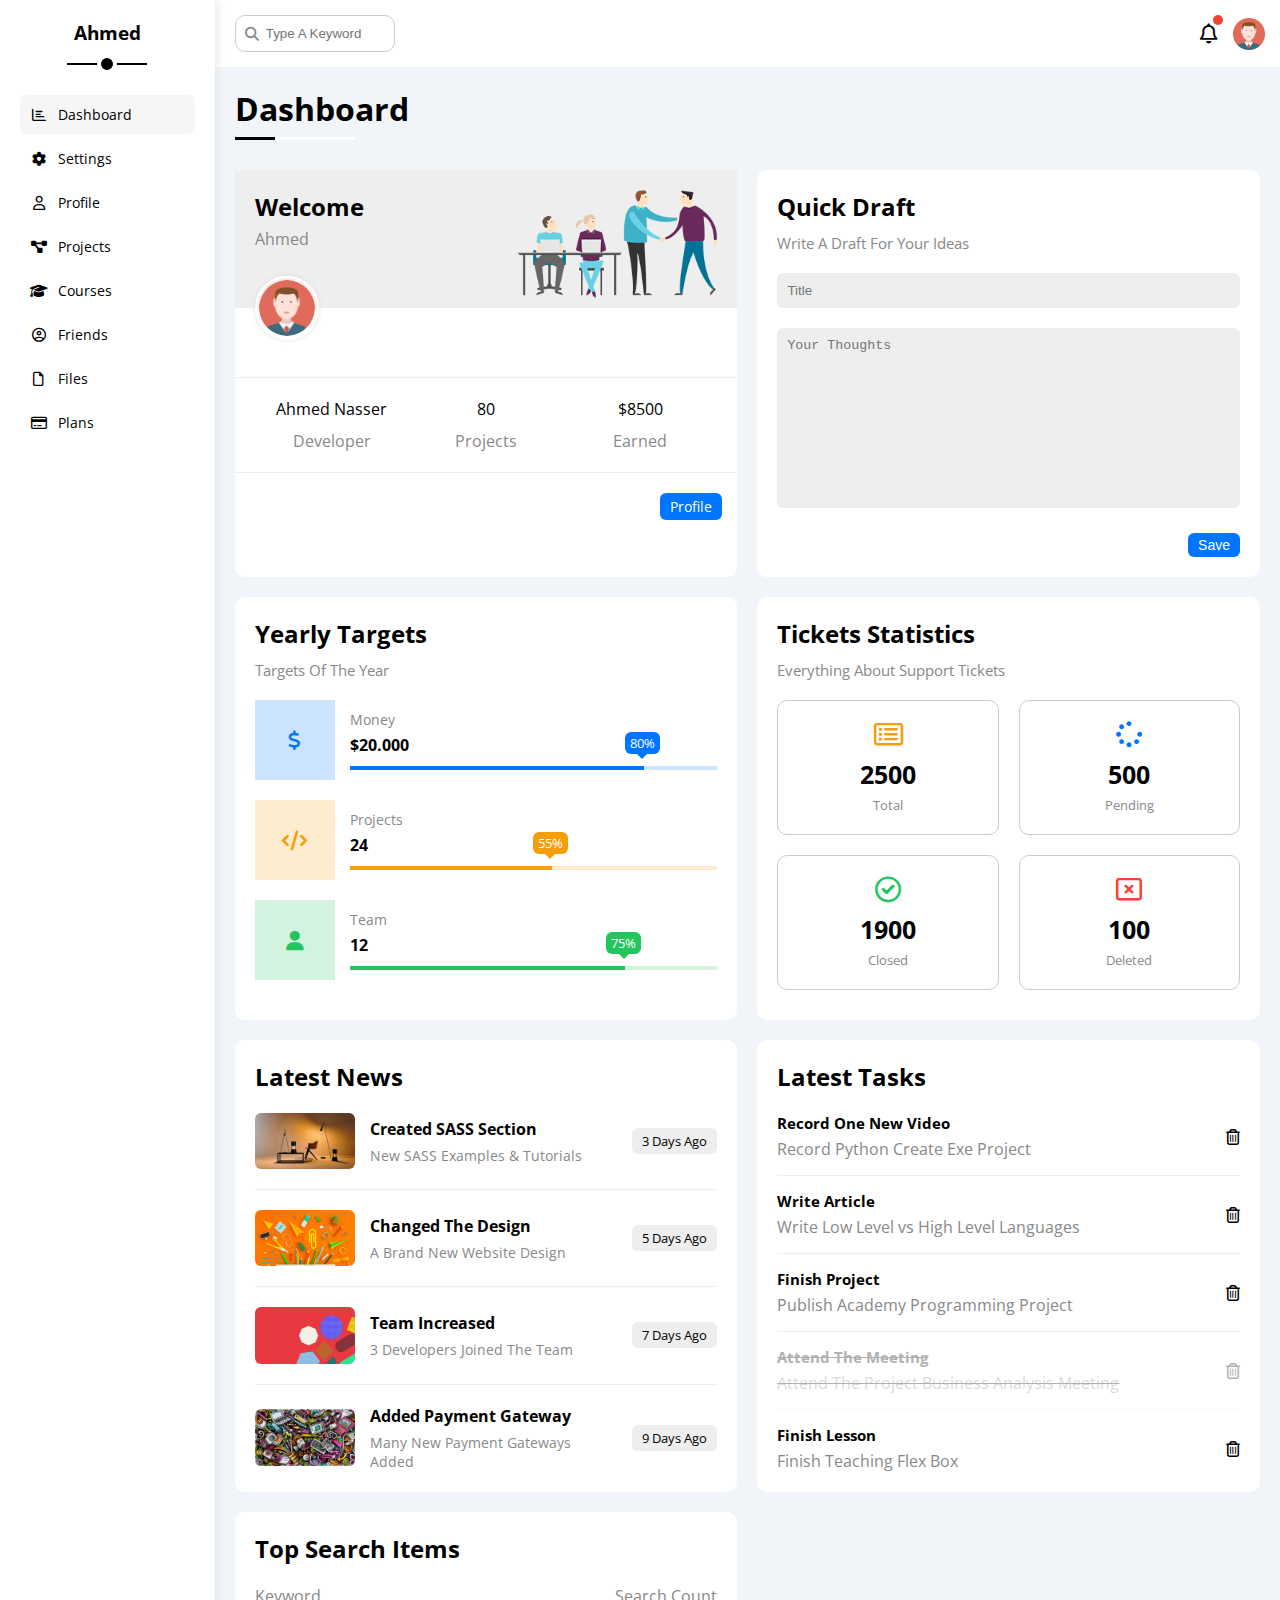
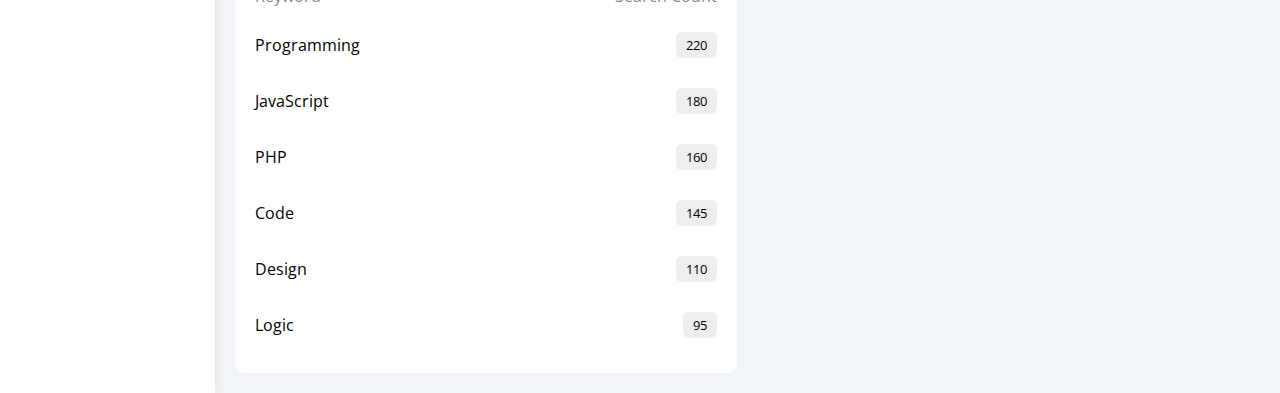
==== index.html @ a5776bd0 "Top Search Items section added" ====
<!DOCTYPE html>
<html lang="en">
  <head>
    <meta charset="UTF-8" />
    <meta http-equiv="X-UA-Compatible" content="IE=edge" />
    <meta name="viewport" content="width=device-width, initial-scale=1.0" />
    <title>Dashboard</title>
    <link rel="stylesheet" href="css/all.min.css" />
    <link rel="stylesheet" href="css/framework.css" />
    <link rel="stylesheet" href="css/master.css" />
    <link rel="preconnect" href="https://fonts.googleapis.com" />
    <link rel="preconnect" href="https://fonts.gstatic.com" crossorigin />
    <link
      href="https://fonts.googleapis.com/css2?family=Open+Sans:wght@300;500&display=swap"
      rel="stylesheet"
    />
  </head>
  <body>
    <div class="page flex">
      <div class="sidebar p-20 bg-white relative">
        <h3 class="txt-c relative">Ahmed</h3>
        <ul>
          <li>
            <a
              href="index.html"
              class="active p-10 c-black fs-14 flex align-items rad-6"
            >
              <i class="fa-regular fa-chart-bar fa-fw"></i>
              <span class="hide-mobile">Dashboard</span>
            </a>
          </li>
          <li>
            <a
              href="settings.html"
              class="p-10 c-black fs-14 flex align-items rad-6"
            >
              <i class="fa-solid fa-gear fa-fw"></i>
              <span class="hide-mobile">Settings</span>
            </a>
          </li>
          <li>
            <a
              href="profile.html"
              class="p-10 c-black fs-14 flex align-items rad-6"
            >
              <i class="fa-regular fa-user fa-fw"></i>
              <span class="hide-mobile">Profile</span>
            </a>
          </li>
          <li>
            <a
              href="projects.html"
              class="p-10 c-black fs-14 flex align-items rad-6"
            >
              <i class="fa-solid fa-diagram-project fa-fw"></i>
              <span class="hide-mobile">Projects</span>
            </a>
          </li>
          <li>
            <a
              href="courses.html"
              class="p-10 c-black fs-14 flex align-items rad-6"
            >
              <i class="fa-solid fa-graduation-cap fa-fw"></i>
              <span class="hide-mobile">Courses</span>
            </a>
          </li>
          <li>
            <a
              href="friends.html"
              class="p-10 c-black fs-14 flex align-items rad-6"
            >
              <i class="fa-regular fa-circle-user fa-fw"></i>
              <span class="hide-mobile">Friends</span>
            </a>
          </li>
          <li>
            <a
              href="files.html"
              class="p-10 c-black fs-14 flex align-items rad-6"
            >
              <i class="fa-regular fa-file fa-fw"></i>
              <span class="hide-mobile">Files</span>
            </a>
          </li>
          <li>
            <a
              href="plans.html"
              class="p-10 c-black fs-14 flex align-items rad-6"
            >
              <i class="fa-regular fa-credit-card fa-fw"></i>
              <span class="hide-mobile">Plans</span>
            </a>
          </li>
        </ul>
      </div>
      <div class="content w-full">
        <nav class="p-15 between-flex bg-white">
          <div class="search relative">
            <input
              class="p-10 rad-10"
              type="text"
              placeholder="Type A Keyword"
            />
          </div>
          <div class="icons flex align-items">
            <span class="relative notification">
              <i class="fa-regular fa-bell fa-lg"></i>
            </span>
            <img src="imgs\\avatar.png" alt="" />
          </div>
        </nav>
        <h1 class="relative">Dashboard</h1>
        <div class="wrapper grid gap-20 m-20">
          <div class="welcome rad-10 bg-white txt-c-mobile">
            <div class="intro bg-eee flex space-between p-20">
              <div>
                <h2>Welcome</h2>
                <p class="c-grey">Ahmed</p>
              </div>
              <img class="hide-mobile" src="imgs\\welcome.png" alt="" />
            </div>
            <img class="avatar" src="imgs\avatar.png" alt="" />
            <div class="body p-20 txt-c flex">
              <div>
                Ahmed Nasser
                <p class="c-grey mt-10">Developer</p>
              </div>
              <div>
                80
                <p class="c-grey mt-10">Projects</p>
              </div>
              <div>
                $8500
                <p class="c-grey mt-10">Earned</p>
              </div>
            </div>
            <a
              href="profile.html"
              class="visit btn-shape table bg-blue c-white fs-14"
              >Profile</a
            >
          </div>
          <div class="quick-draft p-20 rad-10 bg-white">
            <h2 class="mb-10">Quick Draft</h2>
            <p class="c-grey fs-15 mb-20">Write A Draft For Your Ideas</p>
            <form action="">
              <input
                type="text"
                placeholder="Title"
                class="p-10 bg-eee w-full rad-6 mb-20"
              />
              <textarea
                placeholder="Your Thoughts"
                class="bg-eee w-full p-10 rad-6 mb-20"
              ></textarea>
              <input
                type="submit"
                value="Save"
                class="btn-shape table bg-blue c-white fs-14"
              />
            </form>
          </div>
          <div class="targets p-20 rad-10 bg-white">
            <h2 class="mb-10">Yearly Targets</h2>
            <p class="c-grey fs-15 mb-20">Targets Of The Year</p>
            <div class="target mb-20 center-flex">
              <div class="icon center-flex">
                <i class="fa-solid fa-dollar-sign fa-lg c-blue"></i>
              </div>
              <div class="details">
                <p class="fs-14 c-grey">Money</p>
                <p class="mt-5 mb-10 fw-bold">$20.000</p>
                <div class="progress-handler relative w-full">
                  <span style="width: 80%">
                    <span class="c-white rad-6">80%</span></span
                  >
                </div>
              </div>
            </div>
            <div class="target mb-20 center-flex">
              <div class="icon center-flex">
                <i class="fa-solid fa-code fa-lg c-orange"></i>
              </div>
              <div class="details">
                <p class="fs-14 c-grey">Projects</p>
                <p class="mt-5 mb-10 fw-bold">24</p>
                <div class="progress-handler relative w-full">
                  <span style="width: 55%">
                    <span class="c-white rad-6">55%</span></span
                  >
                </div>
              </div>
            </div>
            <div class="target mb-20 center-flex">
              <div class="icon center-flex">
                <i class="fa-solid fa-user fa-lg c-green"></i>
              </div>
              <div class="details">
                <p class="fs-14 c-grey">Team</p>
                <p class="mt-5 mb-10 fw-bold">12</p>
                <div class="progress-handler relative w-full">
                  <span style="width: 75%">
                    <span class="c-white rad-6">75%</span></span
                  >
                </div>
              </div>
            </div>
          </div>
          <div class="tickets bg-white p-20 rad-10">
            <h2>Tickets Statistics</h2>
            <p class="c-grey fs-15 mb-20 mt-10">
              Everything About Support Tickets
            </p>
            <div class="tickets-container flex f-wrap gap-20 txt-c">
              <div class="box p-20 rad-10 fs-13 c-grey">
                <i
                  class="fa-regular fa-rectangle-list fa-2x mb-10 c-orange"
                ></i>
                <span class="block c-black fw-bold fs-25 mb-5">2500</span>
                <span>Total</span>
              </div>
              <div class="box p-20 rad-10 fs-13 c-grey">
                <i class="fa-solid fa-spinner fa-2x mb-10 c-blue"></i>
                <span class="block c-black fw-bold fs-25 mb-5">500</span>
                <span>Pending</span>
              </div>
              <div class="box p-20 rad-10 fs-13 c-grey">
                <i class="fa-regular fa-circle-check fa-2x mb-10 c-green"></i>
                <span class="block c-black fw-bold fs-25 mb-5">1900</span>
                <span>Closed</span>
              </div>
              <div class="box p-20 rad-10 fs-13 c-grey">
                <i class="fa-regular fa-rectangle-xmark fa-2x mb-10 c-red"></i>
                <span class="block c-black fw-bold fs-25 mb-5">100</span>
                <span>Deleted</span>
              </div>
            </div>
          </div>
          <div class="latest-news bg-white p-20 rad-10">
            <h2 class="mb-20 txt-c-mobile">Latest News</h2>
            <div
              class="news flex gap-15 align-items txt-c-mobile direction-mobile"
            >
              <img src="imgs\\news-01.png" alt="" class="rad-6" />
              <div class="info">
                <h3>Created SASS Section</h3>
                <p class="c-grey fs-14">New SASS Examples & Tutorials</p>
              </div>
              <div class="label btn-shape bg-eee fs-13">3 Days Ago</div>
            </div>
            <div
              class="news flex gap-15 align-items txt-c-mobile direction-mobile"
            >
              <img src="imgs\\news-02.png" alt="" class="rad-6" />
              <div class="info">
                <h3>Changed The Design</h3>
                <p class="c-grey fs-14">A Brand New Website Design</p>
              </div>
              <div class="label btn-shape bg-eee fs-13">5 Days Ago</div>
            </div>
            <div
              class="news flex gap-15 align-items txt-c-mobile direction-mobile"
            >
              <img src="imgs\\news-03.png" alt="" class="rad-6" />
              <div class="info">
                <h3>Team Increased</h3>
                <p class="c-grey fs-14">3 Developers Joined The Team</p>
              </div>
              <div class="label btn-shape bg-eee fs-13">7 Days Ago</div>
            </div>
            <div
              class="news flex gap-15 align-items txt-c-mobile direction-mobile"
            >
              <img src="imgs\\news-04.png" alt="" class="rad-6" />
              <div class="info">
                <h3>Added Payment Gateway</h3>
                <p class="c-grey fs-14">Many New Payment Gateways Added</p>
              </div>
              <div class="label btn-shape bg-eee fs-13">9 Days Ago</div>
            </div>
          </div>
          <div class="latest-tasks bg-white p-20 rad-10">
            <h2 class="mb-20">Latest Tasks</h2>
            <div class="task between-flex">
              <div class="info">
                <h3 class="mb-5 fs-15">Record One New Video</h3>
                <p class="c-grey">Record Python Create Exe Project</p>
              </div>
              <i class="fa-regular fa-trash-can"></i>
            </div>
            <div class="task between-flex">
              <div class="info">
                <h3 class="mb-5 fs-15">Write Article</h3>
                <p class="c-grey">Write Low Level vs High Level Languages</p>
              </div>
              <i class="fa-regular fa-trash-can"></i>
            </div>
            <div class="task between-flex">
              <div class="info">
                <h3 class="mb-5 fs-15">Finish Project</h3>
                <p class="c-grey">Publish Academy Programming Project</p>
              </div>
              <i class="fa-regular fa-trash-can"></i>
            </div>
            <div class="task between-flex">
              <div class="info">
                <h3 class="mb-5 fs-15">Attend The Meeting</h3>
                <p class="c-grey">
                  Attend The Project Business Analysis Meeting
                </p>
              </div>
              <i class="fa-regular fa-trash-can"></i>
            </div>
            <div class="task between-flex">
              <div class="info">
                <h3 class="mb-5 fs-15">Finish Lesson</h3>
                <p class="c-grey">Finish Teaching Flex Box</p>
              </div>
              <i class="fa-regular fa-trash-can"></i>
            </div>
          </div>
          <div class="top-search-items bg-white p-20 rad-10">
            <h2 class="mb-20">Top Search Items</h2>
            <div class="head c-grey between-flex mb-10">
              <div>Keyword</div>
              <div>Search Count</div>
            </div>
            <div class="item between-flex pb-15 pt-15">
              <div class="keyword">Programming</div>
              <div class="count bg-eee fs-13 btn-shape">220</div>
            </div>
            <div class="item between-flex pb-15 pt-15">
              <div class="keyword">JavaScript</div>
              <div class="count bg-eee fs-13 btn-shape">180</div>
            </div>
            <div class="item between-flex pb-15 pt-15">
              <div class="keyword">PHP</div>
              <div class="count bg-eee fs-13 btn-shape">160</div>
            </div>
            <div class="item between-flex pb-15 pt-15">
              <div class="keyword">Code</div>
              <div class="count bg-eee fs-13 btn-shape">145</div>
            </div>
            <div class="item between-flex pb-15 pt-15">
              <div class="keyword">Design</div>
              <div class="count bg-eee fs-13 btn-shape">110</div>
            </div>
            <div class="item between-flex pb-15 pt-15">
              <div class="keyword">Logic</div>
              <div class="count bg-eee fs-13 btn-shape">95</div>
            </div>
          </div>
        </div>
      </div>
    </div>
  </body>
</html>
---- css/framework.css ----
.p-20 {
  padding: 20px;
}
.p-10 {
  padding: 10px;
}
.p-15 {
  padding: 15px;
}
.m-20 {
  margin: 20px;
}
.m-10 {
  margin: 10px;
}
.mt-10 {
  margin-top: 10px;
}
.mt-15 {
  margin-top: 15px;
}
.mt-5 {
  margin-top: 5px;
}
.mb-5 {
  margin-bottom: 5px;
}
.mb-10 {
  margin-bottom: 10px;
}
.mb-15 {
  margin-bottom: 15px;
}
.mb-20 {
  margin-bottom: 20px;
}
.pb-15 {
  padding-bottom: 15px;
}
.pt-15 {
  padding-top: 15px;
}
.block {
  display: block;
}
.table {
  display: table;
}
.flex {
  display: flex;
}
.align-items {
  align-items: center;
}
.space-between {
  justify-content: space-between;
}
.between-flex {
  display: flex;
  align-items: center;
  justify-content: space-between;
}
.center-flex {
  display: flex;
  align-items: center;
  justify-content: center;
}
.f-wrap {
  flex-wrap: wrap;
}
.grid {
  display: grid;
}
.gap-20 {
  gap: 20px;
}
.gap-15 {
  gap: 15px;
}
.c-black {
  color: black;
}
.c-white {
  color: white;
}
.c-grey {
  color: var(--grey-color);
}
.c-blue {
  color: var(--blue-color);
}
.c-orange {
  color: var(--orange-color);
}
.c-green {
  color: var(--green-color);
}
.c-red {
  color: var(--red-color);
}
.bg-white {
  background-color: white;
}
.bg-eee {
  background-color: #eee;
}
.bg-blue {
  background-color: var(--blue-color);
}
.txt-c {
  text-align: center;
}
.fs-13 {
  font-size: 13px;
}
.fs-14 {
  font-size: 14px;
}
.fs-15 {
  font-size: 15px;
}
.fs-25 {
  font-size: 25px;
}
.fw-bold {
  font-weight: bold;
}
.relative {
  position: relative;
}
.rad-6 {
  border-radius: 6px;
}
.rad-10 {
  border-radius: 10px;
}
.w-full {
  width: 100%;
}
.btn-shape {
  padding: 4px 10px;
  border-radius: 6px;
}
@media (max-width: 767px) {
  .hide-mobile {
    display: none;
  }
}
@media (max-width: 767px) {
  .txt-c-mobile {
    text-align: center;
  }
}
@media (max-width: 767px) {
  .block-mobile {
    display: block;
  }
}
@media (max-width: 767px) {
  .direction-mobile {
    flex-direction: column;
  }
}
---- css/master.css ----
* {
  padding: 0;
  margin: 0;
  border: none;
  -moz-box-sizing: border-box;
  -webkit-box-sizing: border-box;
  box-sizing: border-box;
}
:root {
  --blue-color: #0075ff;
  --blue-alt-color: #0d69d5;
  --orange-color: #f59e0b;
  --green-color: #22c55e;
  --red-color: #f44336;
  --grey-color: #888;
}
html {
  scroll-behavior: smooth;
}
body {
  font-family: "Open Sans", sans-serif;
}
ul {
  list-style: none;
}
a {
  text-decoration: none;
}
*:focus {
  outline: none;
}
textarea {
  resize: none;
}
.page {
  background-color: #f1f5f9;
  min-height: 100vh;
}
.sidebar {
  width: 250px;
  box-shadow: 0 0 10px #ddd;
}
@media (max-width: 767px) {
  .sidebar {
    width: 58px;
    padding: 10px;
  }
}
.sidebar h3 {
  margin-bottom: 50px;
}

@media (max-width: 767px) {
  .sidebar h3 {
    font-size: 13px;
    margin-bottom: 15px;
  }
}
@media (min-width: 768px) {
  .sidebar h3::before,
  .sidebar h3::after {
    content: "";
    position: absolute;
    left: 50%;
    transform: translate(-50%);
    background-color: black;
  }
  .sidebar h3::before {
    width: 80px;
    height: 2px;
    bottom: -20px;
  }
  .sidebar h3::after {
    bottom: -29px;
    height: 12px;
    width: 12px;
    border-radius: 50%;
    border: 4px solid white;
  }
}
.sidebar ul li a {
  margin-bottom: 5px;
  transition: 0.3s;
}
.sidebar ul li a:hover,
.sidebar ul li a.active {
  background-color: #f6f6f6;
}

.sidebar ul li a i {
  margin-right: 10px;
}
@media (max-width: 767px) {
  .sidebar ul li a i {
    margin-right: 0;
  }
}
.content nav .search input {
  border: 1px solid #ccc;
  width: 160px;
  padding-left: 30px;
  margin-left: 5px;
}
.content nav .search::before {
  font-family: var(--fa-style-family-classic);
  content: "\f002";
  font-weight: 900;
  position: absolute;
  top: 50%;
  transform: translateY(-50%);
  left: 15px;
  color: var(--grey-color);
  font-size: 14px;
}
nav .notification::before {
  content: "";
  position: absolute;
  background-color: var(--red-color);
  top: -8px;
  right: -5px;
  width: 10px;
  height: 10px;
  border-radius: 50%;
}
nav .icons img {
  width: 32px;
  height: 32px;
  margin-left: 15px;
}
.content {
  overflow: hidden;
}
.content h1 {
  margin: 20px 20px 40px;
}
.content h1::before,
.content h1::after {
  content: "";
  position: absolute;
  height: 3px;
  bottom: -10px;
  left: 0;
}
.content h1::before {
  background-color: white;
  width: 120px;
}
.content h1::after {
  width: 40px;
  background-color: black;
}
.content .wrapper {
  grid-template-columns: repeat(auto-fill, minmax(450px, 1fr));
}
@media (max-width: 767px) {
  .content .wrapper {
    grid-template-columns: minmax(200px, 1fr);
    gap: 10px;
    margin: 20px 10px;
  }
}
.content .wrapper .welcome .intro div > p {
  margin-top: 5px;
  margin-bottom: 1em;
}
.content .wrapper .welcome .intro img {
  width: 200px;
  margin-bottom: -10px;
}
.welcome .avatar {
  width: 64px;
  height: 64px;
  border: 2px solid white;
  padding: 2px;
  box-shadow: 0 0 5px #ddd;
  border-radius: 50%;
  position: relative;
  top: -32px;
  left: 20px;
}
@media (max-width: 767px) {
  .welcome .avatar {
    left: 0;
  }
}
.welcome .body {
  margin-bottom: 20px;
  border-top: 1px solid #eee;
  border-bottom: 1px solid #eee;
}
.welcome .body div {
  flex: 1;
}
@media (max-width: 767px) {
  .welcome .body {
    flex-direction: column;
    gap: 20px;
  }
}
.welcome .visit {
  margin: 0 15px 15px auto;
  transition: 0.3s;
}
.welcome .visit:hover {
  background-color: var(--blue-alt-color);
}
.quick-draft textarea {
  min-height: 180px;
}
.quick-draft input[type="submit"] {
  margin-left: auto;
  cursor: pointer;
}
.quick-draft input[type="submit"]:hover {
  background-color: var(--blue-alt-color);
}
.targets .icon {
  width: 80px;
  height: 80px;
  margin-right: 15px;
}
.targets .target:first-of-type .icon,
.targets .target:first-of-type .progress-handler {
  background-color: rgb(0 117 255 / 20%);
}
.targets .target:nth-of-type(2) .icon,
.targets .target:nth-of-type(2) .progress-handler {
  background-color: rgb(245 158 11 / 20%);
}
.targets .target:last-of-type .icon,
.targets .target:last-of-type .progress-handler {
  background-color: rgb(34 197 94 / 20%);
}
.targets .details {
  flex: 1;
}
.targets .details .progress-handler {
  height: 4px;
}
.targets .details .progress-handler > span {
  height: 100%;
  top: 0;
  left: 0;
  position: absolute;
}
.targets .target:first-of-type .progress-handler > span,
.targets .target:first-of-type .progress-handler > span span,
.targets .target:last-of-type .progress-handler > span span::before {
  background-color: var(--blue-color);
}
.targets .target:nth-of-type(2) .progress-handler > span,
.targets .target:nth-of-type(2) .progress-handler > span span {
  background-color: var(--orange-color);
}
.targets .target:last-of-type .progress-handler > span,
.targets .target:last-of-type .progress-handler > span span {
  background-color: var(--green-color);
}
.targets .details .progress-handler > span span {
  position: absolute;
  bottom: 16px;
  right: -16px;
  padding: 2px 5px;
  font-size: 13px;
}

.targets .details .progress-handler > span span::before {
  content: "";
  position: absolute;
  bottom: -10px;
  left: 50%;
  transform: translate(-50%);
  border-style: solid;
  border-width: 5px;
}
.targets .target:first-of-type .progress-handler > span span::before {
  border-top-color: var(--blue-color);
}
.targets .target:nth-of-type(2) .progress-handler > span span::before {
  border-top-color: var(--orange-color);
}
.targets .target:last-of-type .progress-handler > span span::before {
  border-top-color: var(--green-color);
}
.tickets > p {
}
.tickets .box {
  border: 1px solid #ccc;
  width: calc(50% - 10px);
}
@media (max-width: 767px) {
  .tickets .box {
    width: 100%;
  }
}
.latest-news .news:not(:last-child) {
  border-bottom: 1px solid #eee;
  margin-bottom: 20px;
  padding-bottom: 20px;
}
@media (max-width: 767px) {
  .latest-news .news {
    gap: 0;
  }
}
.latest-news img {
  width: 100px;
}
@media (max-width: 767px) {
  .latest-news img {
    margin-bottom: 5px;
  }
}
.latest-news .info {
  flex: 1;
}
.latest-news .info h3 {
  margin: 0 0 6px;
  font-size: 16px;
}
@media (max-width: 767px) {
  .latest-news .news .label {
    margin-top: 10px;
  }
}
.latest-tasks .task:not(:last-child) {
  border-bottom: 1px solid #eee;
  margin-bottom: 15px;
  padding-bottom: 15px;
}
.latest-tasks .task:nth-last-of-type(2) {
  opacity: 0.3;
}
.latest-tasks .task:nth-last-of-type(2) .info {
  text-decoration: line-through;
}
.latest-tasks .task i {
  transition: 0.3s;
  cursor: pointer;
}
.latest-tasks .task i:hover {
  color: var(--red-color);
}
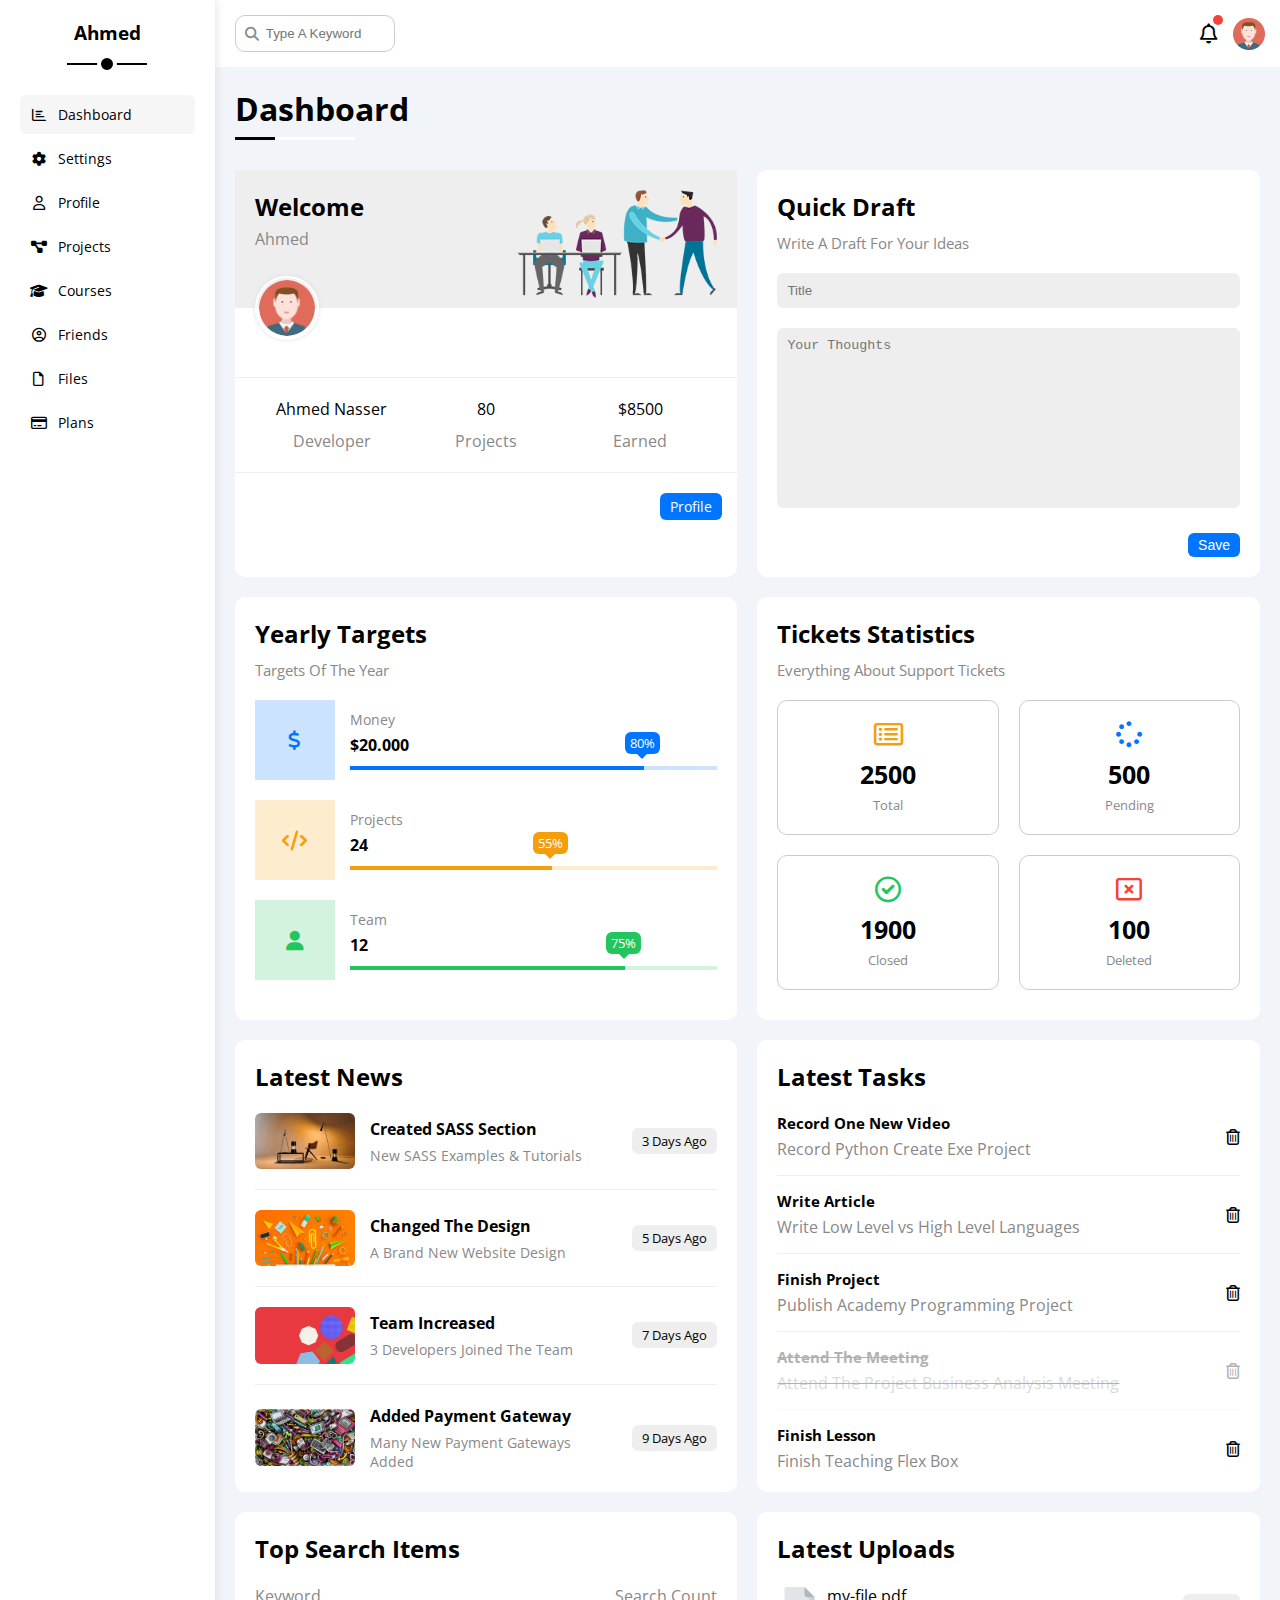
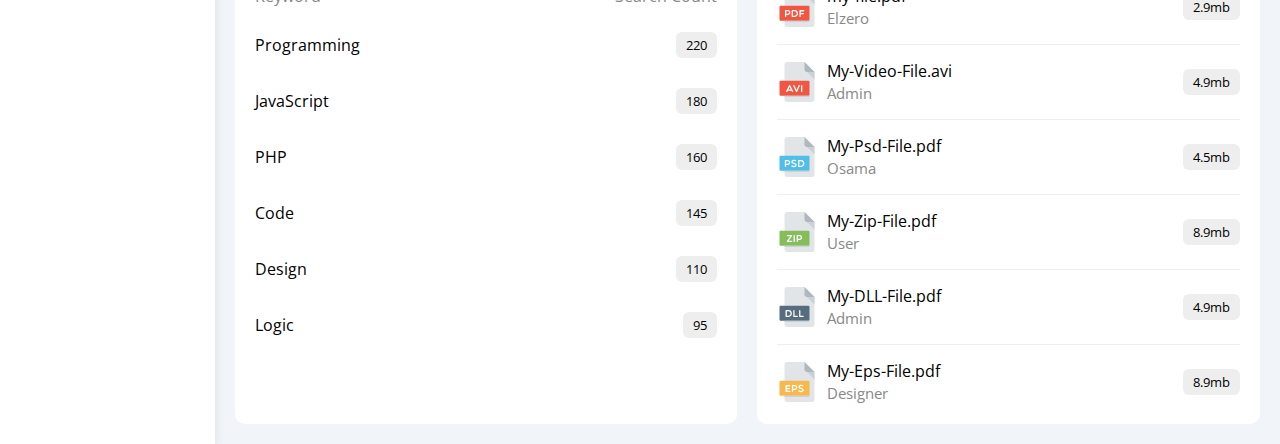
==== commit 5cd92105: "Latest Uploads section added" ====
--- a/index.html
+++ b/index.html
@@ -351,6 +351,69 @@
               <div class="count bg-eee fs-13 btn-shape">95</div>
             </div>
           </div>
+          <div class="latest-uploads bg-white p-20 rad-10">
+            <h2 class="mb-20">Latest Uploads</h2>
+            <div class="upload-item between-flex">
+              <div class="info flex align-items gap-10">
+                <img src="imgs/pdf.svg" alt="" />
+                <div>
+                  <p>my-file.pdf</p>
+                  <span class="c-grey fs-15">Elzero</span>
+                </div>
+              </div>
+              <div class="size btn-shape bg-eee fs-13">2.9mb</div>
+            </div>
+            <div class="upload-item between-flex">
+              <div class="info flex align-items gap-10">
+                <img src="imgs/avi.svg" alt="" />
+                <div>
+                  <p>My-Video-File.avi</p>
+                  <span class="c-grey fs-15">Admin</span>
+                </div>
+              </div>
+              <div class="size btn-shape bg-eee fs-13">4.9mb</div>
+            </div>
+            <div class="upload-item between-flex">
+              <div class="info flex align-items gap-10">
+                <img src="imgs/psd.svg" alt="" />
+                <div>
+                  <p>My-Psd-File.pdf</p>
+                  <span class="c-grey fs-15">Osama</span>
+                </div>
+              </div>
+              <div class="size btn-shape bg-eee fs-13">4.5mb</div>
+            </div>
+            <div class="upload-item between-flex">
+              <div class="info flex align-items gap-10">
+                <img src="imgs/zip.svg" alt="" />
+                <div>
+                  <p>My-Zip-File.pdf</p>
+                  <span class="c-grey fs-15">User</span>
+                </div>
+              </div>
+              <div class="size btn-shape bg-eee fs-13">8.9mb</div>
+            </div>
+            <div class="upload-item between-flex">
+              <div class="info flex align-items gap-10">
+                <img src="imgs/dll.svg" alt="" />
+                <div>
+                  <p>My-DLL-File.pdf</p>
+                  <span class="c-grey fs-15">Admin</span>
+                </div>
+              </div>
+              <div class="size btn-shape bg-eee fs-13">4.9mb</div>
+            </div>
+            <div class="upload-item between-flex">
+              <div class="info flex align-items gap-10">
+                <img src="imgs/eps.svg" alt="" />
+                <div>
+                  <p>My-Eps-File.pdf</p>
+                  <span class="c-grey fs-15">Designer</span>
+                </div>
+              </div>
+              <div class="size btn-shape bg-eee fs-13">8.9mb</div>
+            </div>
+          </div>
         </div>
       </div>
     </div>
--- a/css/framework.css
+++ b/css/framework.css
@@ -76,6 +76,9 @@
 }
 .gap-15 {
   gap: 15px;
+}
+.gap-10 {
+  gap: 10px;
 }
 .c-black {
   color: black;
--- a/css/master.css
+++ b/css/master.css
@@ -341,3 +341,11 @@
 .latest-tasks .task i:hover {
   color: var(--red-color);
 }
+.latest-uploads .upload-item:not(:last-child) {
+  border-bottom: 1px solid #eee;
+  margin-bottom: 15px;
+  padding-bottom: 15px;
+}
+.latest-uploads .upload-item .info img {
+  width: 40px;
+}
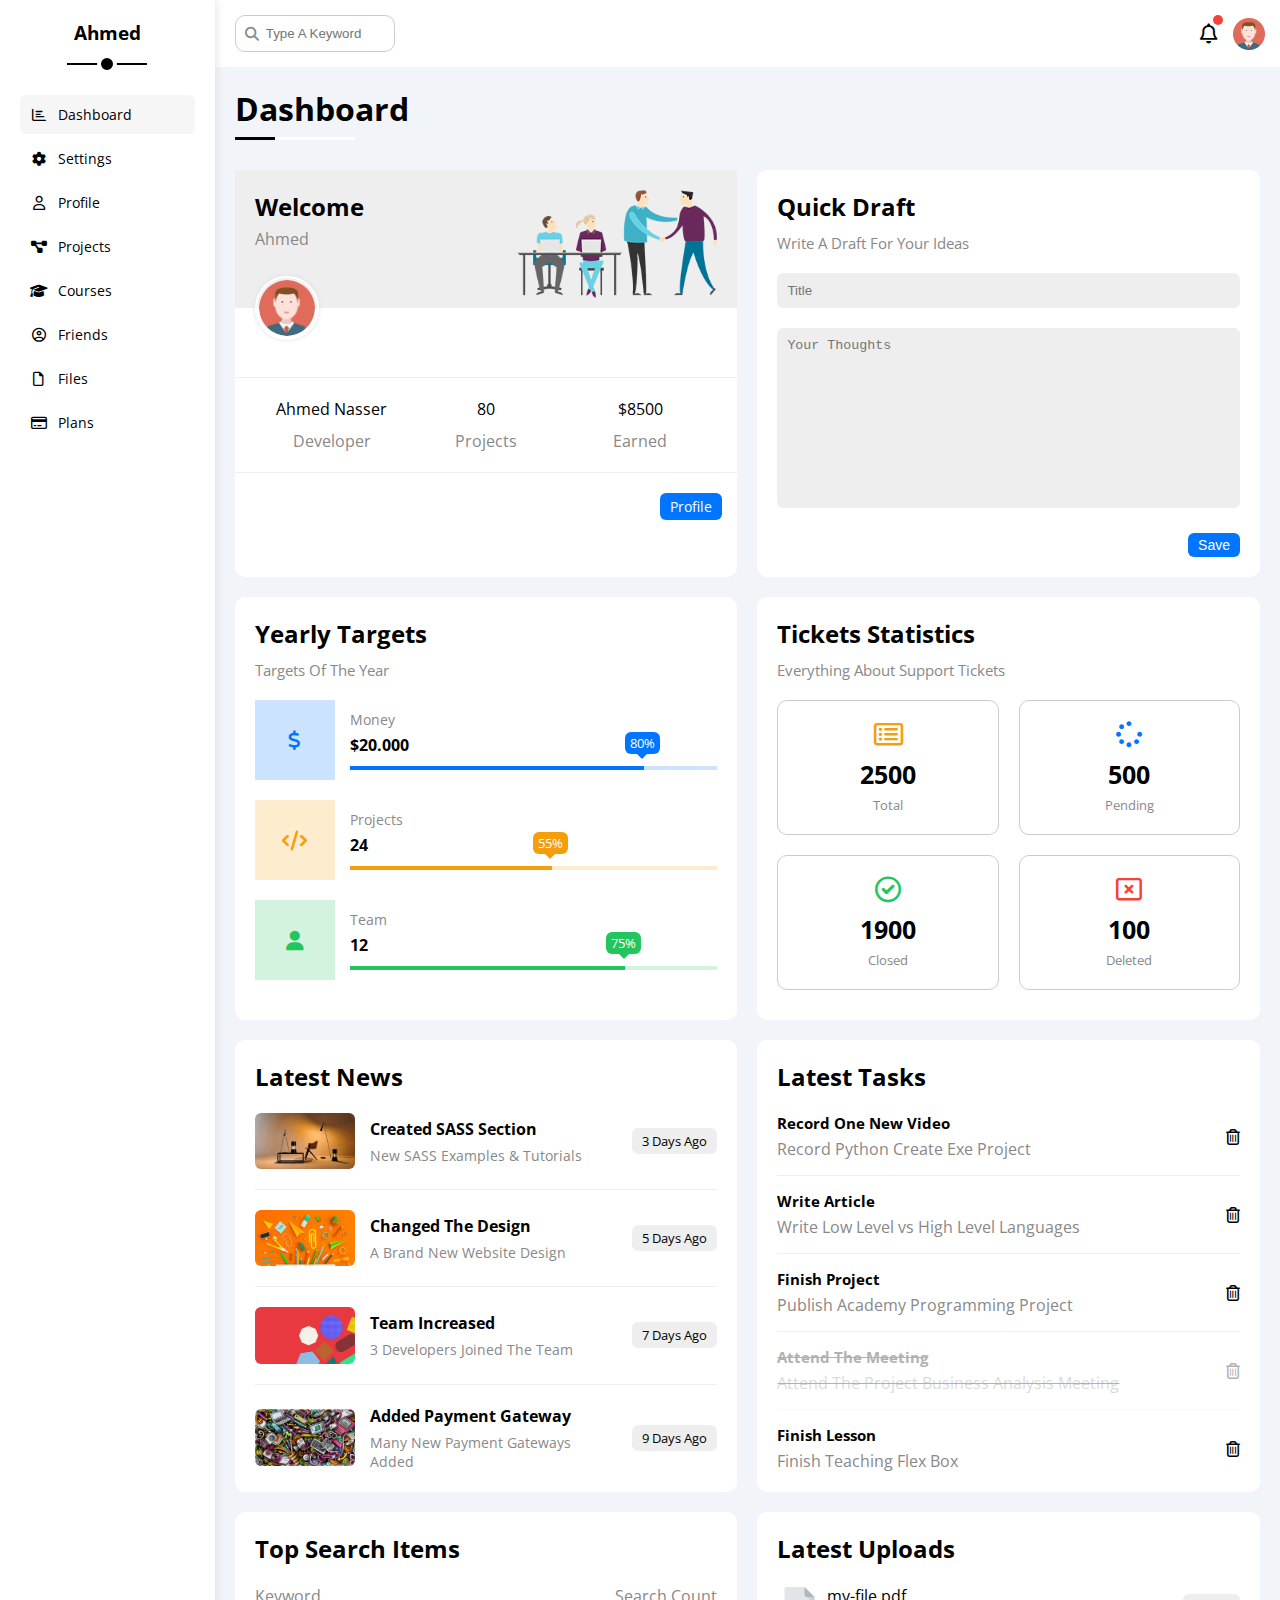
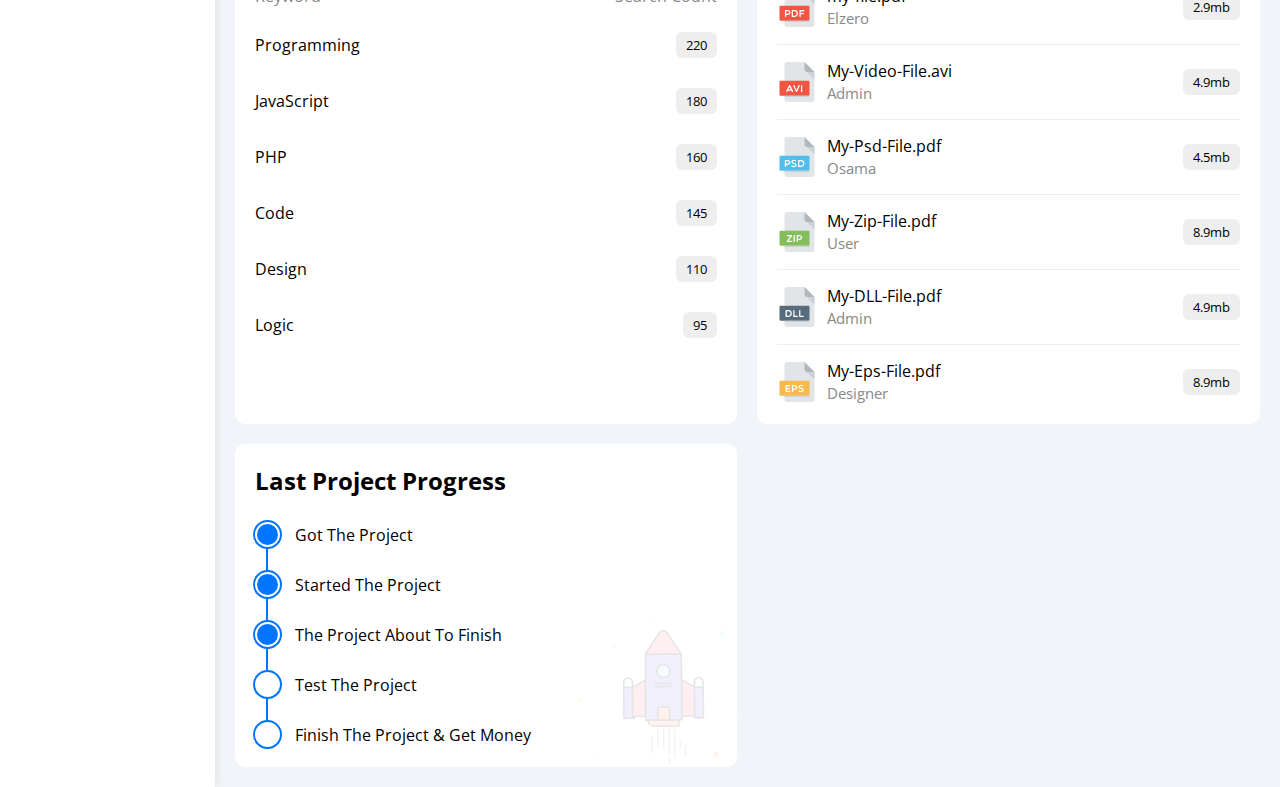
==== commit 4e461d15: "last project section added" ====
--- a/index.html
+++ b/index.html
@@ -414,6 +414,32 @@
               <div class="size btn-shape bg-eee fs-13">8.9mb</div>
             </div>
           </div>
+          <div class="last-project bg-white rad-10 p-20 relative">
+            <h2 class="mb-20">Last Project Progress</h2>
+            <ul class="relative">
+              <li class="flex gap-15 align-items mt-25">
+                <div class="circle"></div>
+                Got The Project
+              </li>
+              <li class="flex gap-15 align-items mt-25">
+                <div class="circle"></div>
+                Started The Project
+              </li>
+              <li class="flex gap-15 align-items mt-25">
+                <div class="circle"></div>
+                The Project About To Finish
+              </li>
+              <li class="flex gap-15 align-items mt-25">
+                <div class="circle"></div>
+                Test The Project
+              </li>
+              <li class="flex gap-15 align-items mt-25">
+                <div class="circle"></div>
+                Finish The Project & Get Money
+              </li>
+            </ul>
+            <img src="imgs\project.png" alt="" class="hide-mobile" />
+          </div>
         </div>
       </div>
     </div>
--- a/css/framework.css
+++ b/css/framework.css
@@ -21,6 +21,9 @@
 }
 .mt-5 {
   margin-top: 5px;
+}
+.mt-25 {
+  margin-top: 25px;
 }
 .mb-5 {
   margin-bottom: 5px;
--- a/css/master.css
+++ b/css/master.css
@@ -349,3 +349,42 @@
 .latest-uploads .upload-item .info img {
   width: 40px;
 }
+.last-project ul::before {
+  content: "";
+  position: absolute;
+  left: 11.5px;
+  width: 2px;
+  height: 100%;
+  background-color: var(--blue-color);
+}
+.last-project ul li .circle {
+  border-radius: 50%;
+  width: 25px;
+  height: 25px;
+  border: 2px solid white;
+  outline: 2px solid var(--blue-color);
+  background-color: var(--blue-color);
+  z-index: 1;
+}
+.last-project ul li:last-child .circle,
+.last-project ul li:nth-last-child(2) .circle {
+  background-color: white;
+}
+.last-project ul li:nth-last-child(2) .circle {
+  animation: change-background 0.8s infinite alternate;
+}
+.last-project img {
+  position: absolute;
+  bottom: 0;
+  right: 0;
+  opacity: 0.1;
+  width: 160px;
+}
+@keyframes change-background {
+  from {
+    background-color: var(--blue-color);
+  }
+  to {
+    background-color: white;
+  }
+}
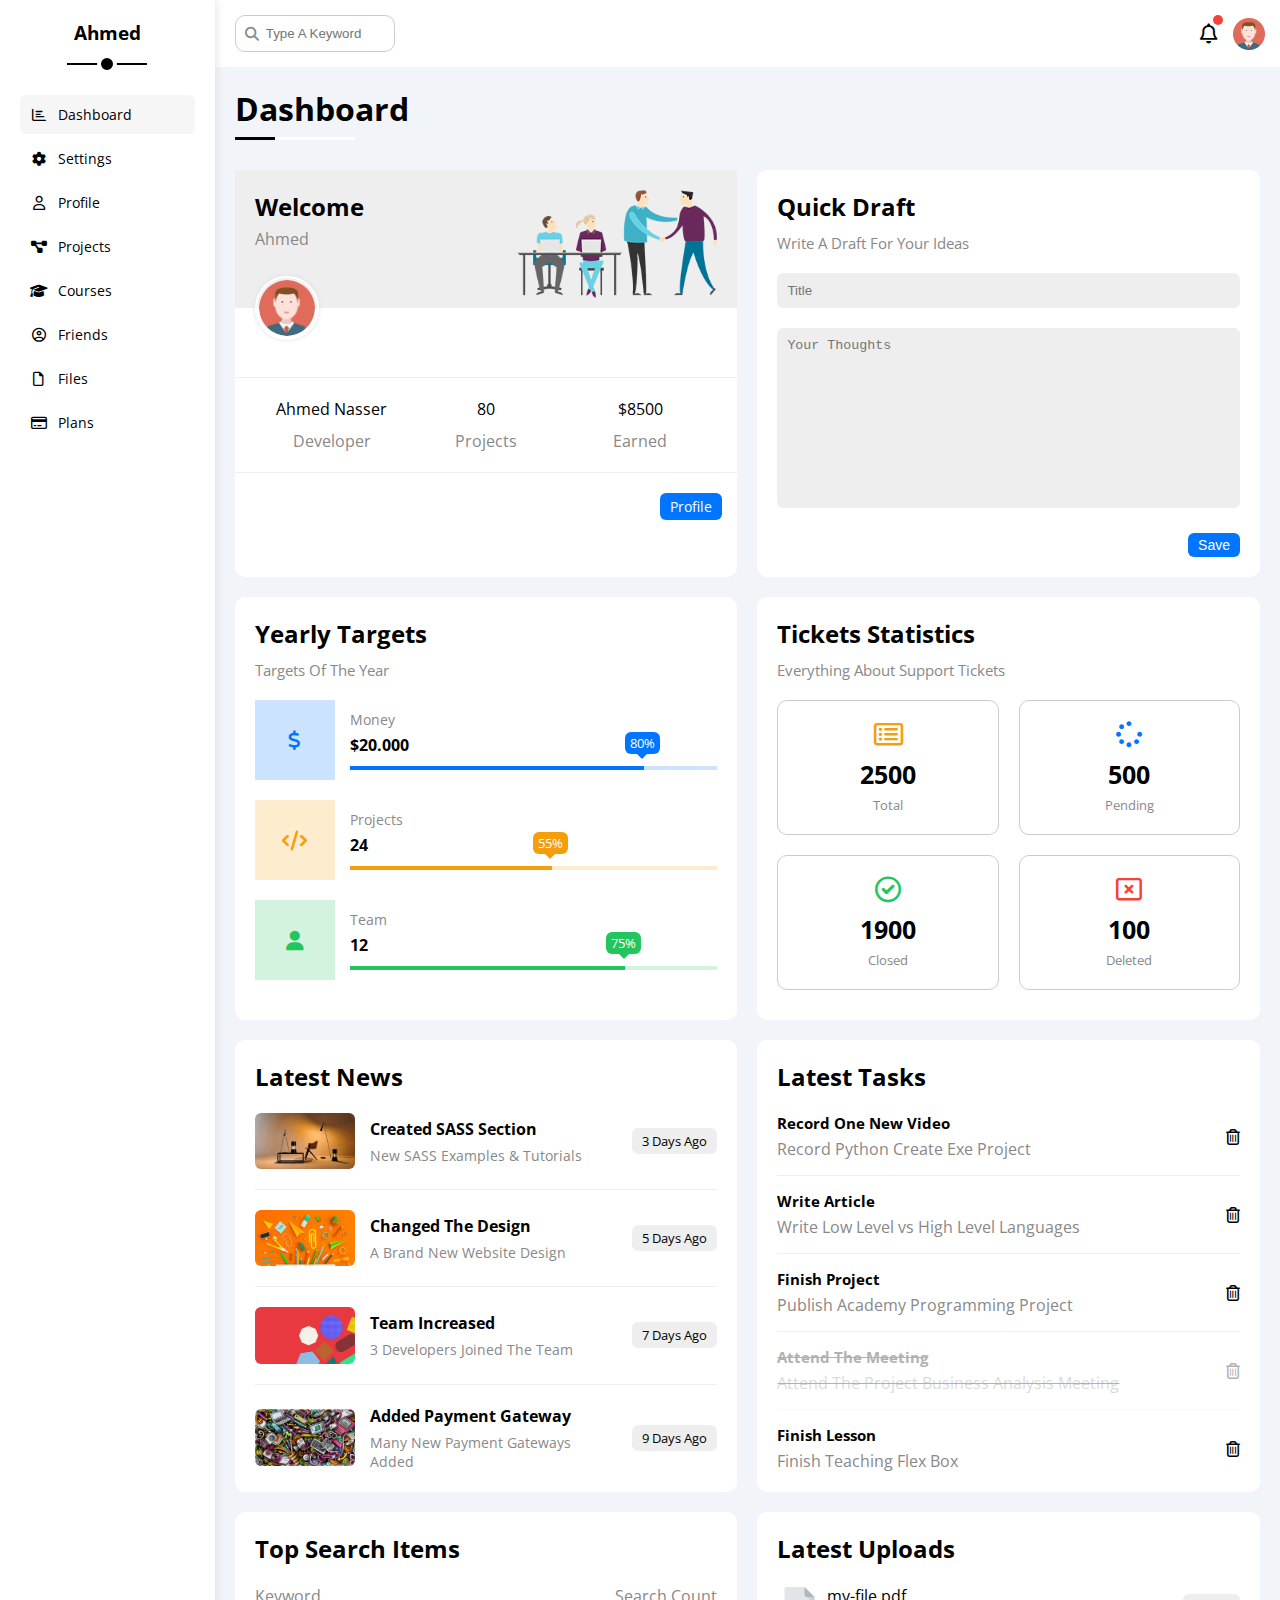
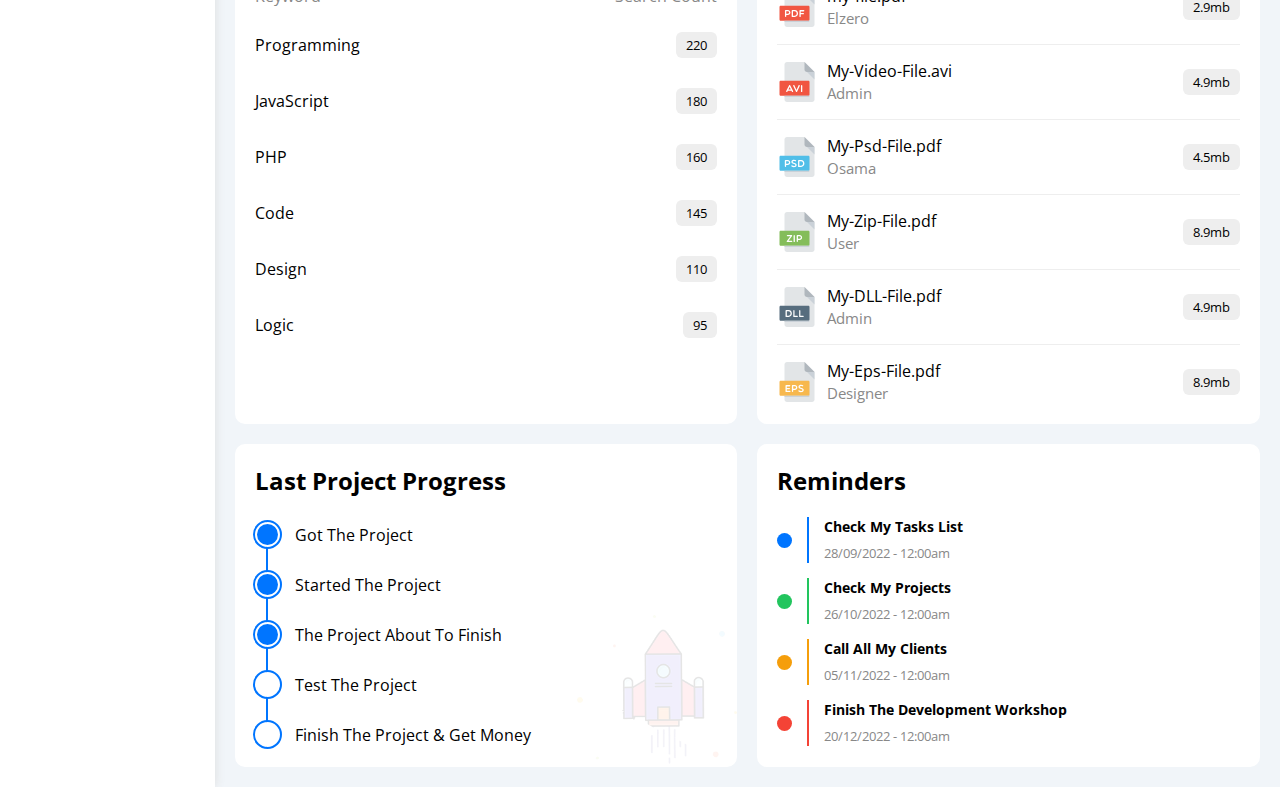
==== commit 121d21ad: "remainders section added" ====
--- a/index.html
+++ b/index.html
@@ -440,6 +440,39 @@
             </ul>
             <img src="imgs\project.png" alt="" class="hide-mobile" />
           </div>
+          <div class="remainders bg-white p-20 rad-10">
+            <h2 class="mb-20">Reminders</h2>
+            <div class="remainder flex align-items mt-15">
+              <div class="circle rad-half bg-blue"></div>
+              <div class="info blue pl-15">
+                <p class="mb-5 fw-bold fs-14">Check My Tasks List</p>
+                <span class="c-grey fs-13">28/09/2022 - 12:00am</span>
+              </div>
+            </div>
+            <div class="remainder flex align-items mt-15">
+              <div class="circle rad-half bg-green"></div>
+              <div class="info green pl-15">
+                <p class="mb-5 fw-bold fs-14">Check My Projects</p>
+                <span class="c-grey fs-13">26/10/2022 - 12:00am</span>
+              </div>
+            </div>
+            <div class="remainder flex align-items mt-15">
+              <div class="circle rad-half bg-orange"></div>
+              <div class="info orange pl-15">
+                <p class="mb-5 fw-bold fs-14">Call All My Clients</p>
+                <span class="c-grey fs-13">05/11/2022 - 12:00am</span>
+              </div>
+            </div>
+            <div class="remainder flex align-items mt-15">
+              <div class="circle rad-half bg-red"></div>
+              <div class="info red pl-15">
+                <p class="mb-5 fw-bold fs-14">
+                  Finish The Development Workshop
+                </p>
+                <span class="c-grey fs-13">20/12/2022 - 12:00am</span>
+              </div>
+            </div>
+          </div>
         </div>
       </div>
     </div>
--- a/css/framework.css
+++ b/css/framework.css
@@ -42,6 +42,9 @@
 }
 .pt-15 {
   padding-top: 15px;
+}
+.pl-15 {
+  padding-left: 15px;
 }
 .block {
   display: block;
@@ -113,6 +116,15 @@
 .bg-blue {
   background-color: var(--blue-color);
 }
+.bg-orange {
+  background-color: var(--orange-color);
+}
+.bg-green {
+  background-color: var(--green-color);
+}
+.bg-red {
+  background-color: var(--red-color);
+}
 .txt-c {
   text-align: center;
 }
@@ -139,6 +151,9 @@
 }
 .rad-10 {
   border-radius: 10px;
+}
+.rad-half {
+  border-radius: 50%;
 }
 .w-full {
   width: 100%;
--- a/css/master.css
+++ b/css/master.css
@@ -388,3 +388,20 @@
     background-color: white;
   }
 }
+.remainders .remainder .circle {
+  width: 15px;
+  height: 15px;
+  margin-right: 15px;
+}
+.remainders .remainder .blue {
+  border-left: 2px solid var(--blue-color);
+}
+.remainders .remainder .green {
+  border-left: 2px solid var(--green-color);
+}
+.remainders .remainder .orange {
+  border-left: 2px solid var(--orange-color);
+}
+.remainders .remainder .red {
+  border-left: 2px solid var(--red-color);
+}
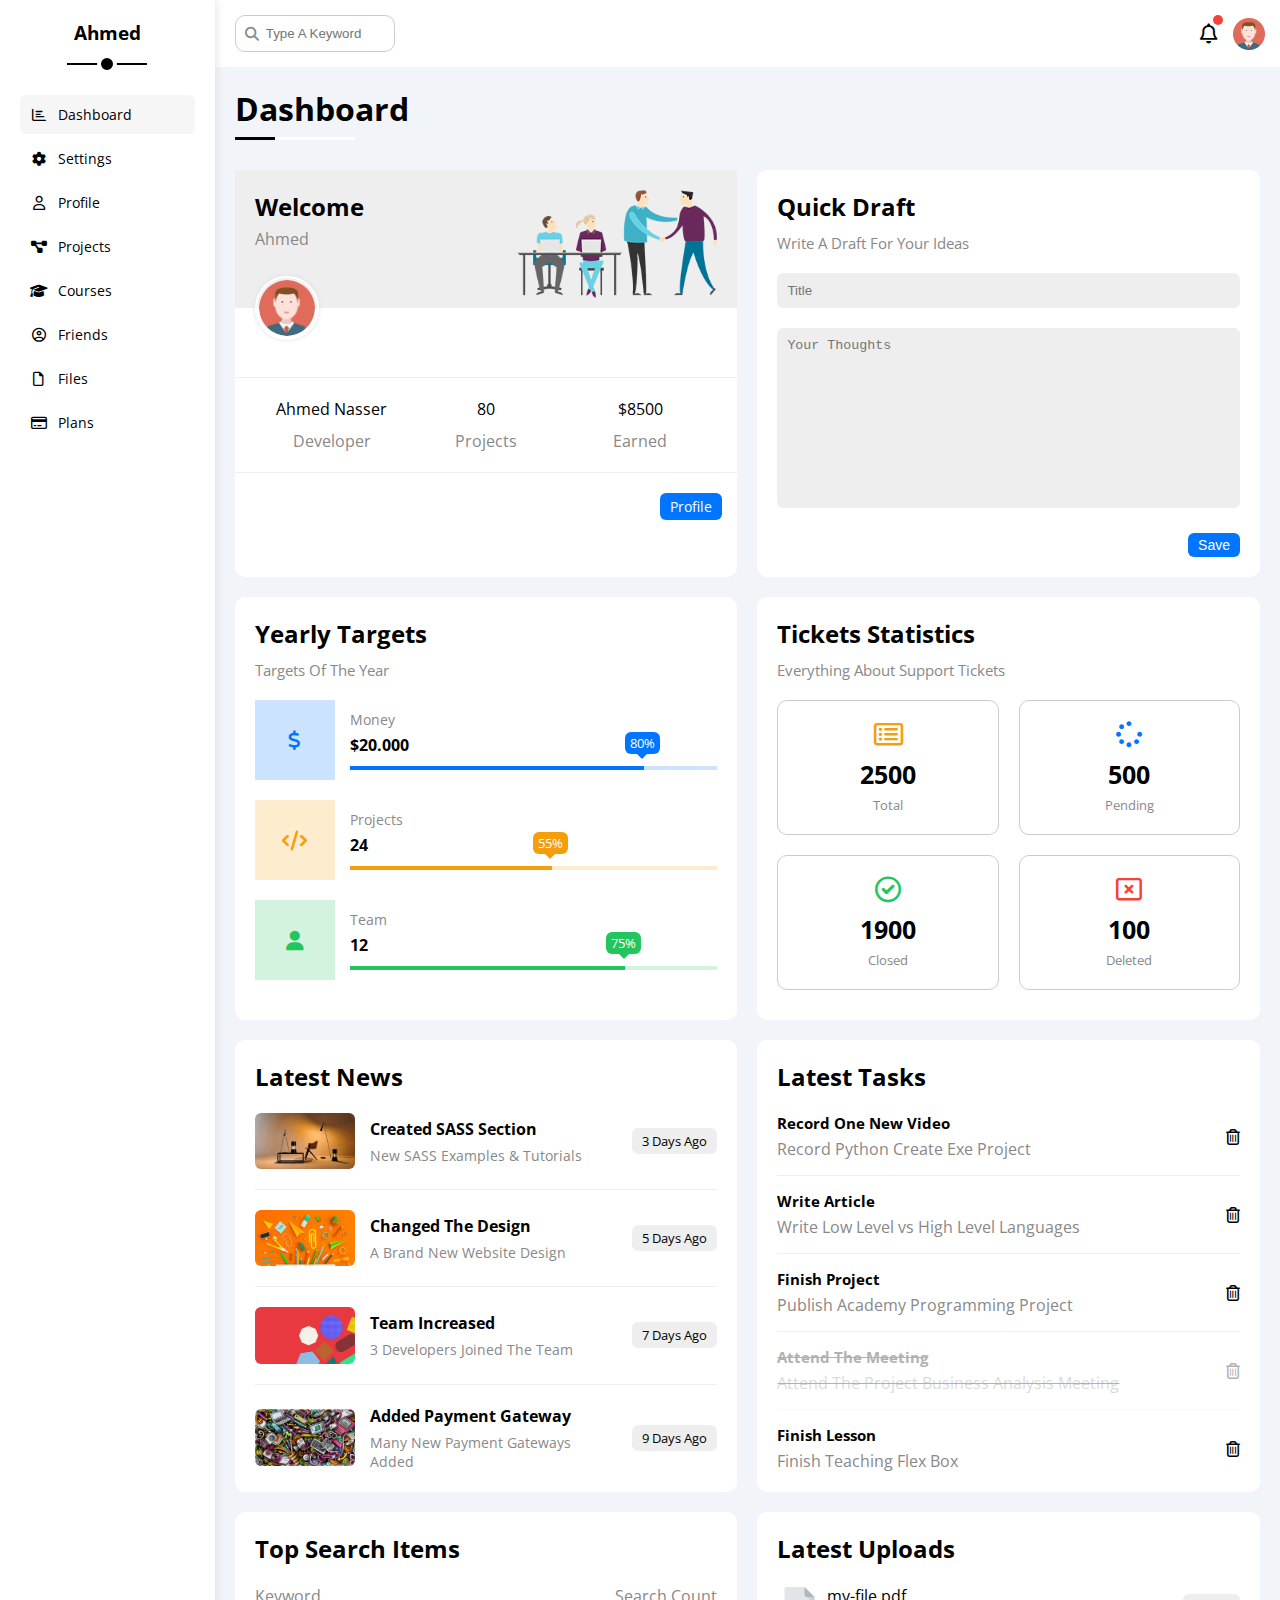
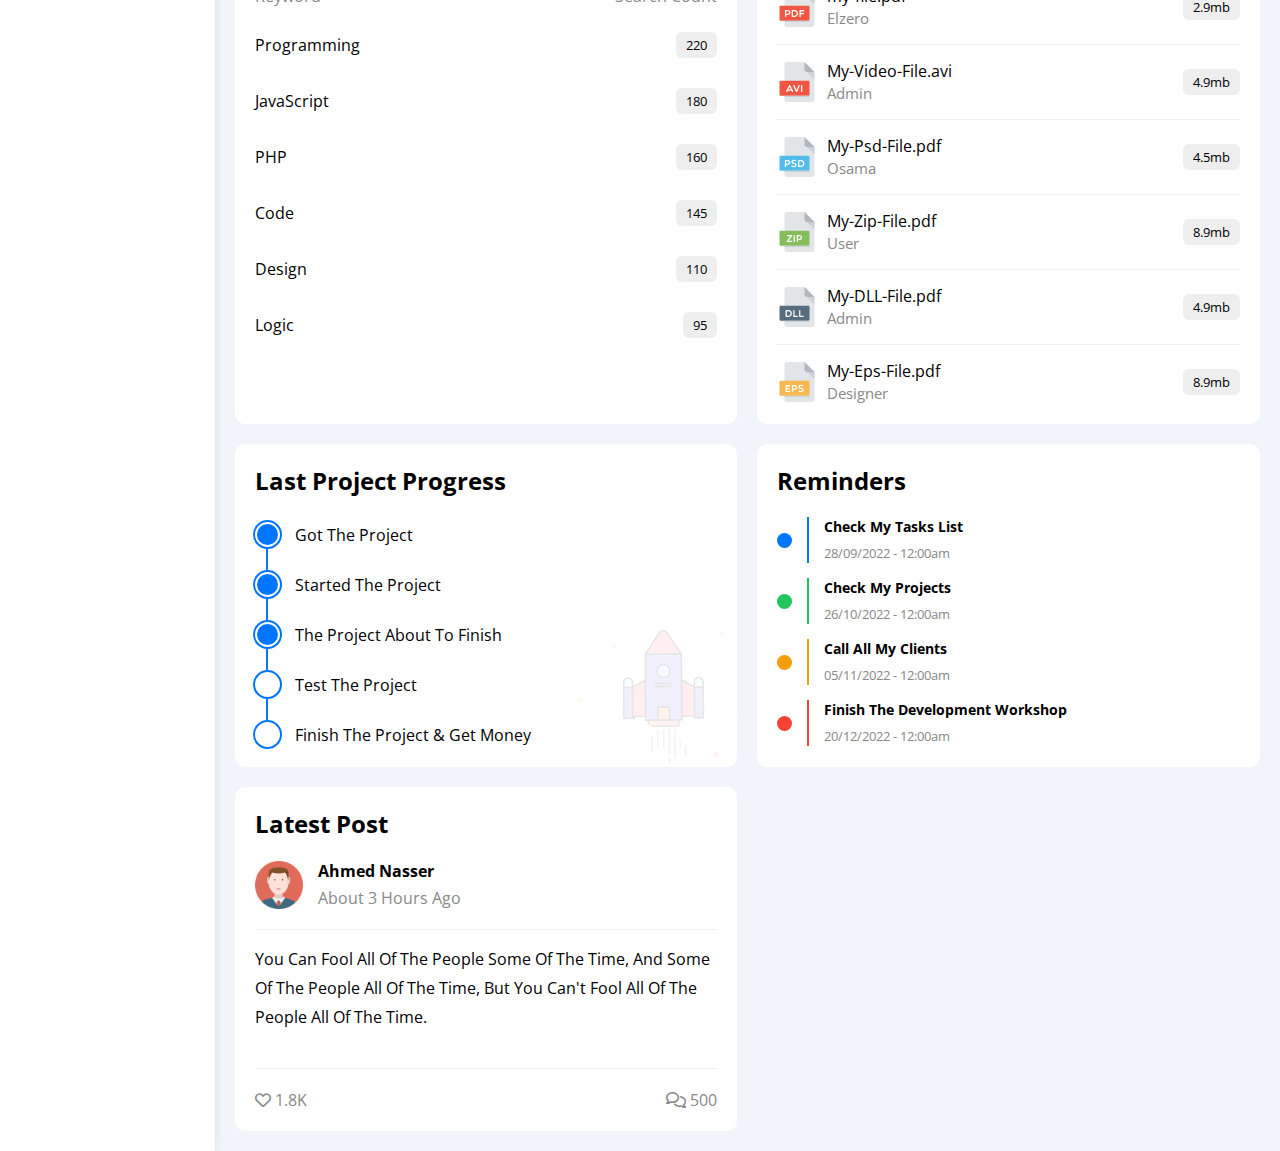
==== commit 1df2adce: "latest post section added" ====
--- a/index.html
+++ b/index.html
@@ -473,6 +473,31 @@
               </div>
             </div>
           </div>
+          <div class="latest-post bg-white p-20 rad-10">
+            <h2 class="mb-20">Latest Post</h2>
+            <div class="head flex align-items gap-15">
+              <img src="imgs\\avatar.png" alt="" />
+              <div class="info">
+                <p class="fw-bold mb-5">Ahmed Nasser</p>
+                <span class="c-grey">About 3 Hours Ago</span>
+              </div>
+            </div>
+            <div class="body mb-20 mt-20">
+              You Can Fool All Of The People Some Of The Time, And Some Of The
+              People All Of The Time, But You Can't Fool All Of The People All
+              Of The Time.
+            </div>
+            <div class="post-stats between-flex c-grey">
+              <div>
+                <i class="fa-regular fa-heart"></i>
+                1.8K
+              </div>
+              <div>
+                <i class="fa-regular fa-comments"></i>
+                500
+              </div>
+            </div>
+          </div>
         </div>
       </div>
     </div>
--- a/css/framework.css
+++ b/css/framework.css
@@ -21,6 +21,9 @@
 }
 .mt-5 {
   margin-top: 5px;
+}
+.mt-20 {
+  margin-top: 20px;
 }
 .mt-25 {
   margin-top: 25px;
--- a/css/master.css
+++ b/css/master.css
@@ -405,3 +405,13 @@
 .remainders .remainder .red {
   border-left: 2px solid var(--red-color);
 }
+.latest-post .head img {
+  width: 48px;
+}
+.latest-post .body {
+  min-height: 140px;
+  padding: 15px 0;
+  border-top: 1px solid #eee;
+  border-bottom: 1px solid #eee;
+  line-height: 1.8;
+}
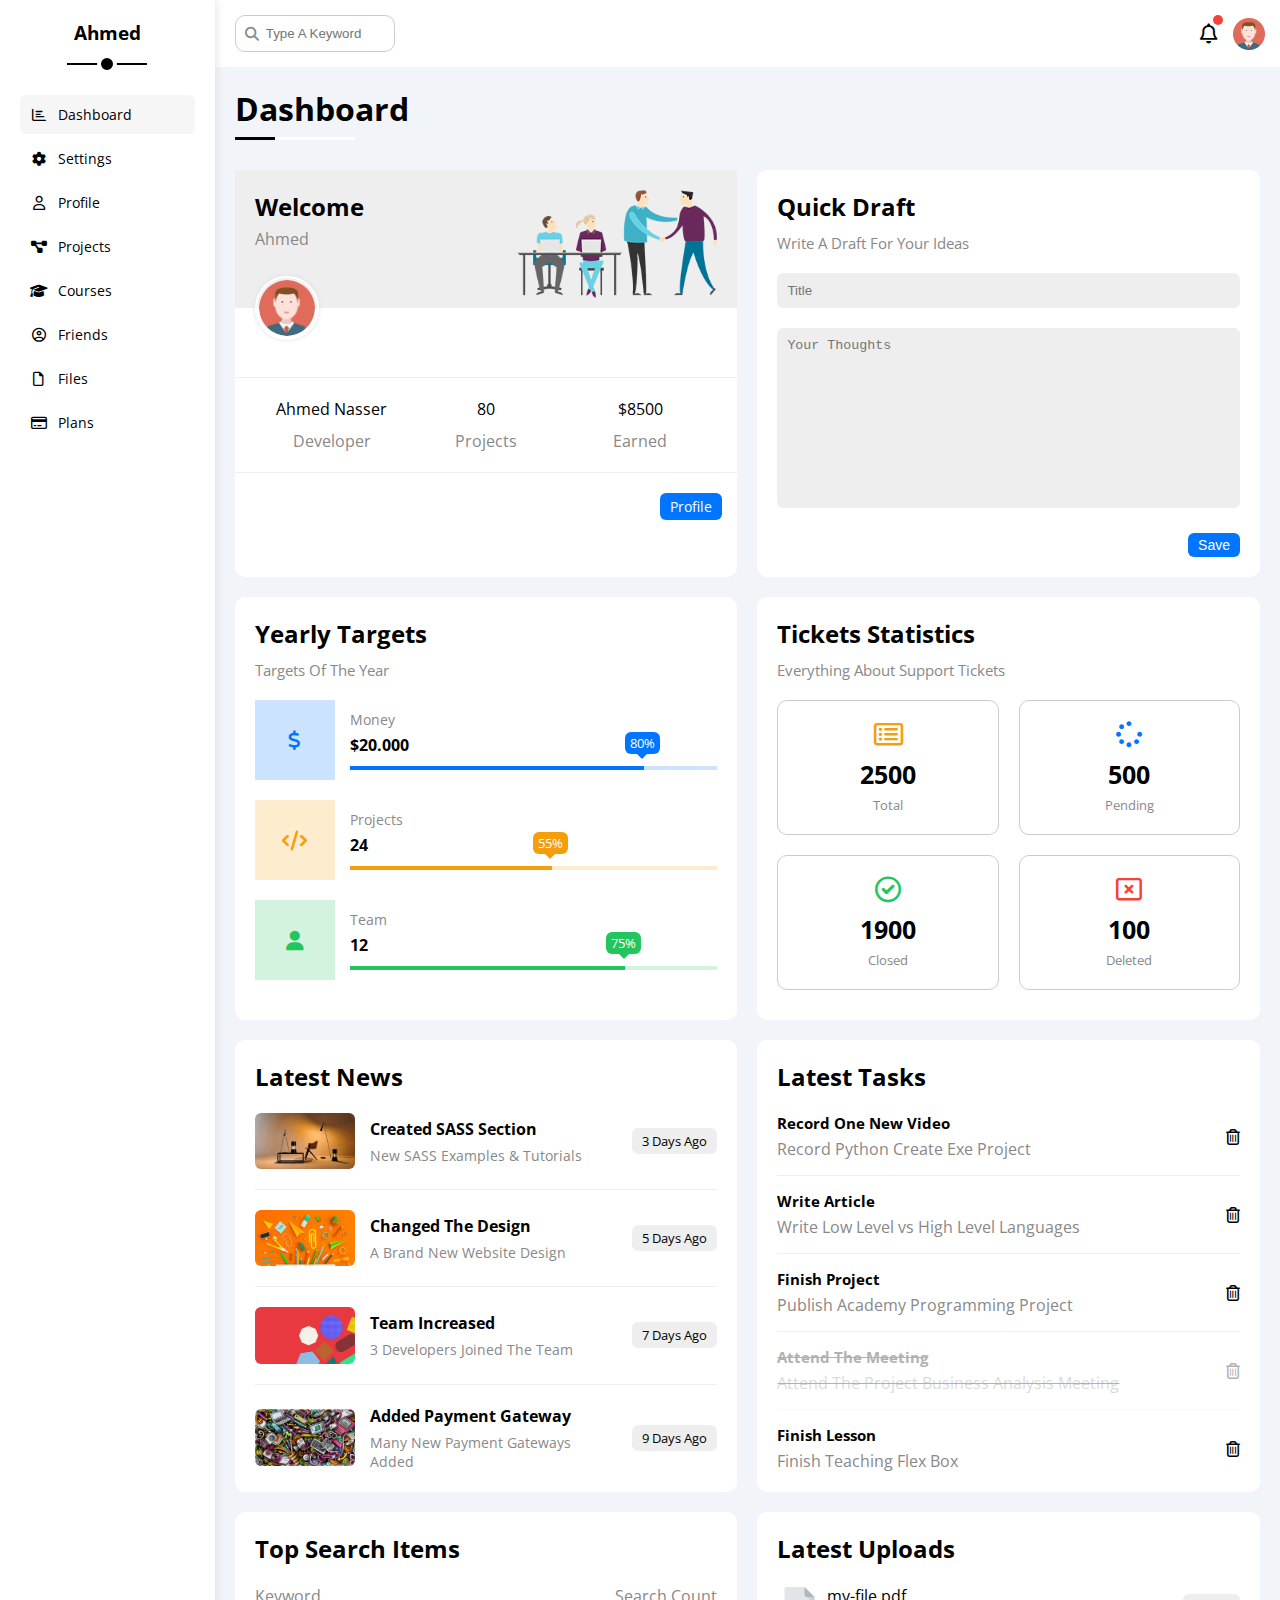
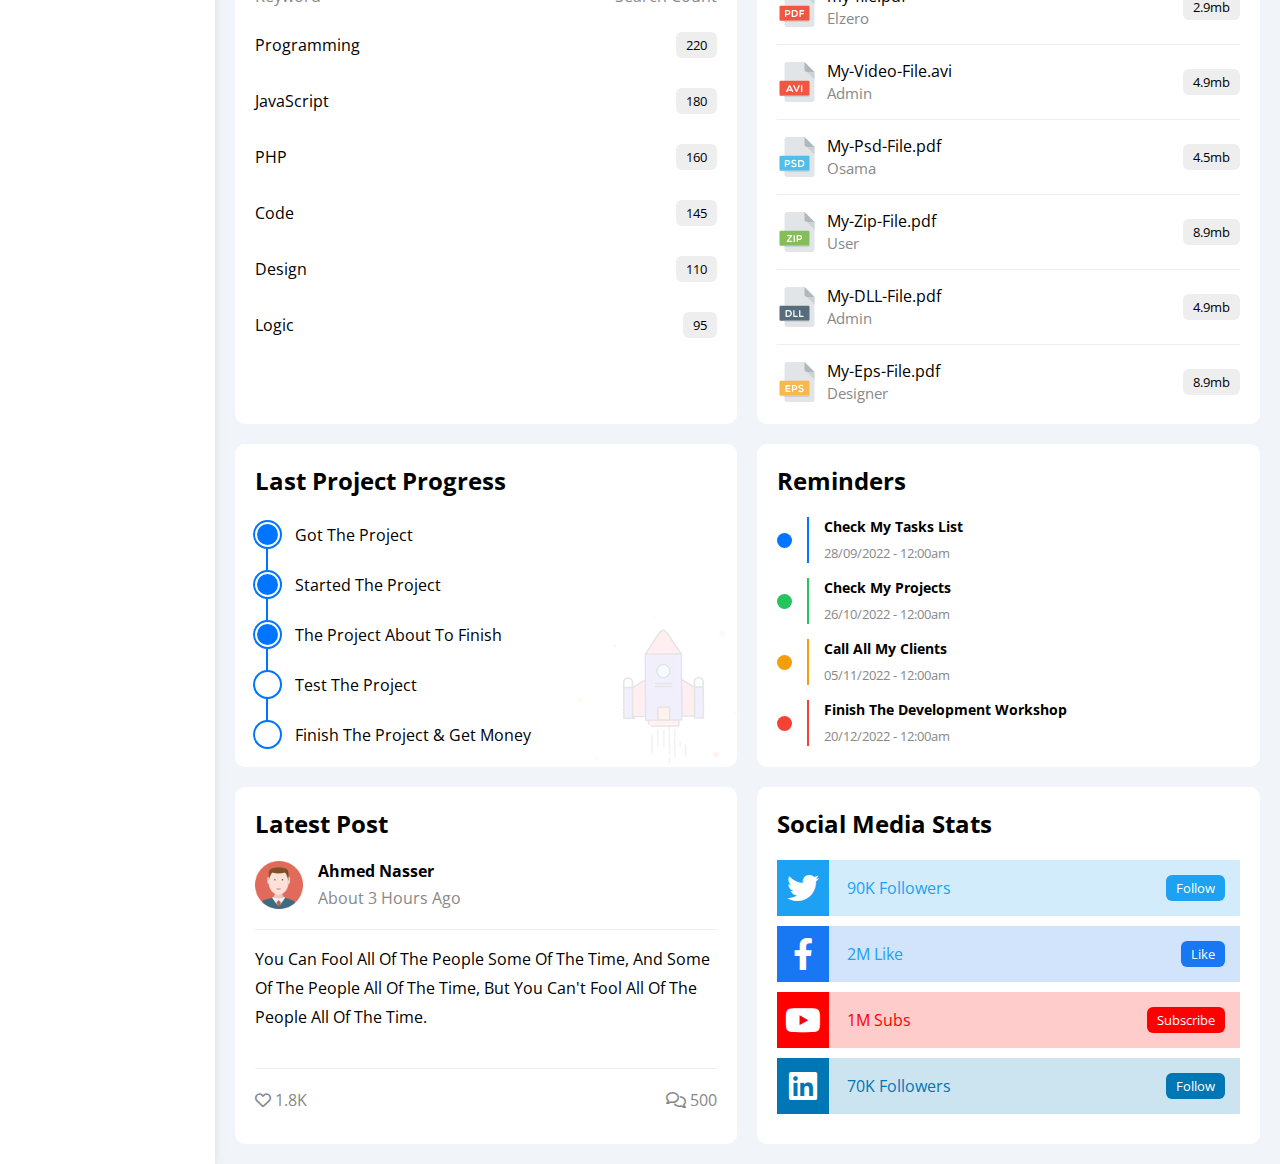
==== commit 1fcd8e93: "social media section added" ====
--- a/index.html
+++ b/index.html
@@ -482,7 +482,7 @@
                 <span class="c-grey">About 3 Hours Ago</span>
               </div>
             </div>
-            <div class="body mb-20 mt-20">
+            <div class="body mb-20 mt-20 txt-c-mobile">
               You Can Fool All Of The People Some Of The Time, And Some Of The
               People All Of The Time, But You Can't Fool All Of The People All
               Of The Time.
@@ -496,6 +496,37 @@
                 <i class="fa-regular fa-comments"></i>
                 500
               </div>
+            </div>
+          </div>
+          <div class="social-media bg-white rad-10 p-20">
+            <h2 class="mb-20">Social Media Stats</h2>
+            <div class="box mb-10 relative p-15 between-flex">
+              <i
+                class="fa-brands fa-twitter fa-2x c-white center-flex h-full"
+              ></i>
+              <span>90K Followers</span>
+              <a href="" class="btn-shape c-white fs-13">Follow</a>
+            </div>
+            <div class="box mb-10 relative p-15 between-flex">
+              <i
+                class="fa-brands fa-facebook-f fa-2x c-white h-full center-flex"
+              ></i>
+              <span>2M Like</span>
+              <a href="" class="btn-shape c-white fs-13">Like</a>
+            </div>
+            <div class="box mb-10 relative p-15 between-flex">
+              <i
+                class="fa-brands fa-youtube fa-2x c-white h-full center-flex"
+              ></i>
+              <span>1M Subs</span>
+              <a href="" class="btn-shape c-white fs-13">Subscribe</a>
+            </div>
+            <div class="box mb-10 relative p-15 between-flex">
+              <i
+                class="fa-brands fa-linkedin fa-2x c-white h-full center-flex"
+              ></i>
+              <span>70K Followers</span>
+              <a href="" class="btn-shape c-white fs-13">Follow</a>
             </div>
           </div>
         </div>
--- a/css/framework.css
+++ b/css/framework.css
@@ -161,6 +161,9 @@
 .w-full {
   width: 100%;
 }
+.h-full {
+  height: 100%;
+}
 .btn-shape {
   padding: 4px 10px;
   border-radius: 6px;
--- a/css/master.css
+++ b/css/master.css
@@ -415,3 +415,47 @@
   border-bottom: 1px solid #eee;
   line-height: 1.8;
 }
+.social-media .box {
+  padding-left: 70px;
+}
+.social-media .box:first-of-type {
+  background-color: rgb(29 161 242 / 20%);
+  color: #1da1f2;
+}
+.social-media .box:nth-of-type(2) {
+  background-color: rgb(24 119 242 / 20%);
+  color: #1da1f2;
+}
+.social-media .box:nth-of-type(3) {
+  background-color: rgb(255 0 0 / 20%);
+  color: #ff0000;
+}
+.social-media .box:last-of-type {
+  background-color: rgb(0 119 181 / 20%);
+  color: #0077b5;
+}
+.social-media .box i {
+  position: absolute;
+  left: 0;
+  width: 52px;
+  transition: 0.3s;
+}
+.social-media .box i:hover {
+  transform: rotate(5deg);
+}
+.social-media .box:first-of-type i,
+.social-media .box:first-of-type a {
+  background-color: #1da1f2;
+}
+.social-media .box:nth-of-type(2) i,
+.social-media .box:nth-of-type(2) a {
+  background-color: #1877f2;
+}
+.social-media .box:nth-of-type(3) i,
+.social-media .box:nth-of-type(3) a {
+  background-color: red;
+}
+.social-media .box:last-of-type i,
+.social-media .box:last-of-type a {
+  background-color: #0077b5;
+}
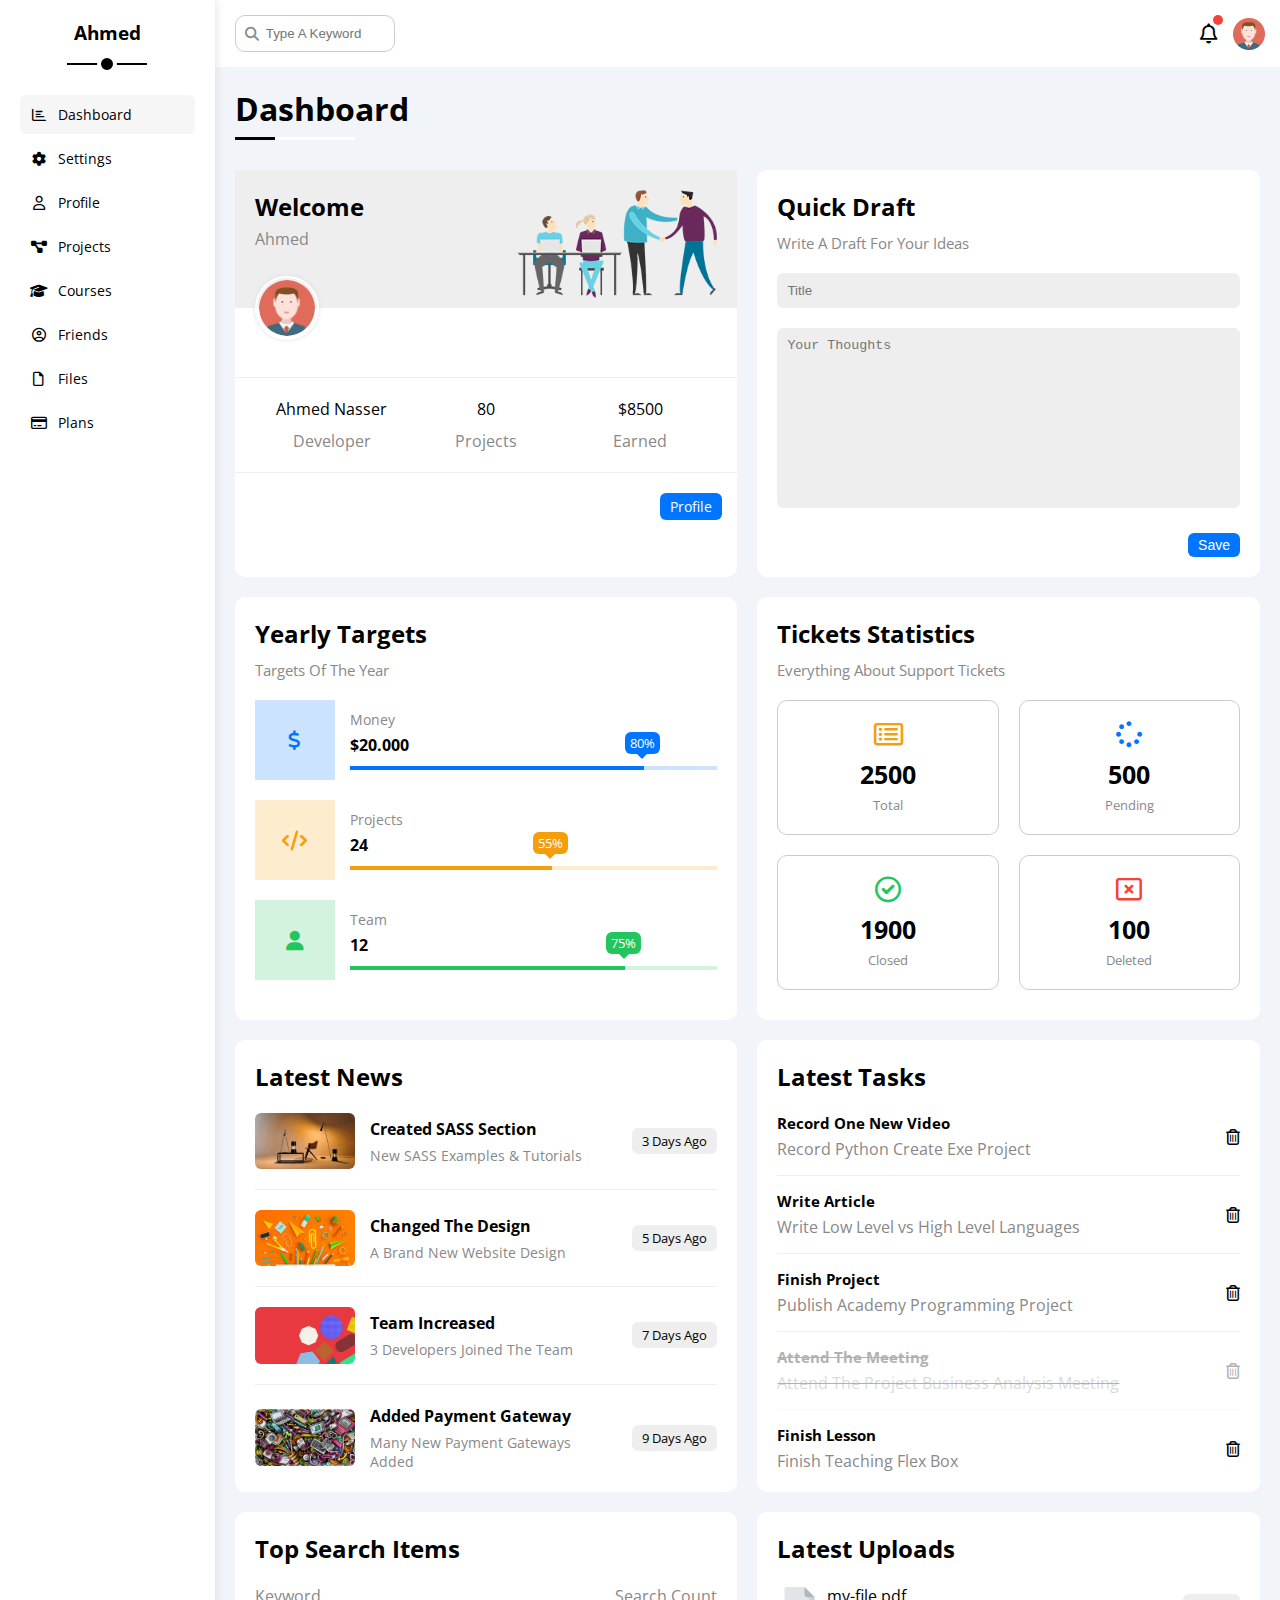
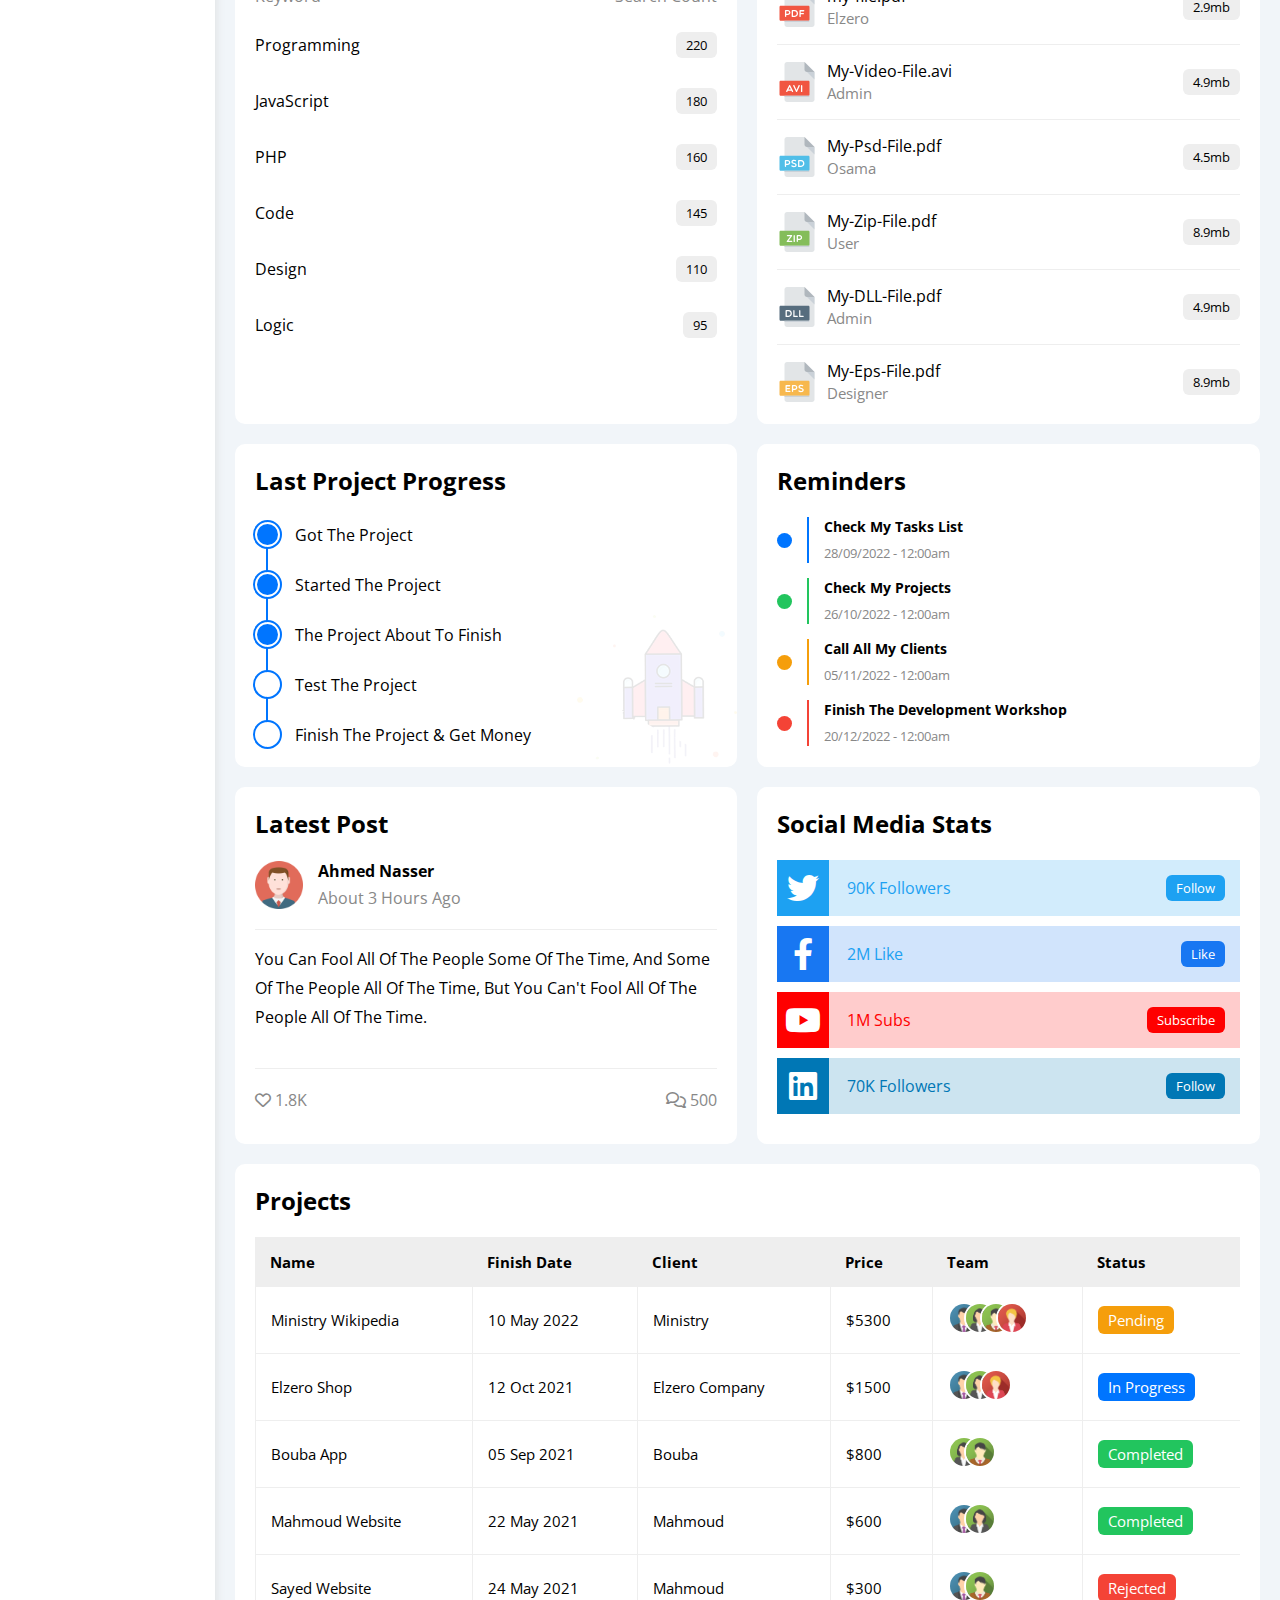
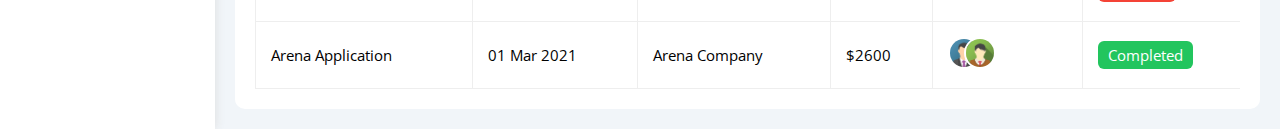
==== commit 159dc8f6: "projects section added" ====
--- a/index.html
+++ b/index.html
@@ -530,6 +530,106 @@
             </div>
           </div>
         </div>
+        <div class="projects bg-white rad-10 p-20 m-20">
+          <h2 class="mb-20">Projects</h2>
+          <div class="responsive-table">
+            <table class="fs-15 w-full">
+              <thead>
+                <tr>
+                  <td>Name</td>
+                  <td>Finish Date</td>
+                  <td>Client</td>
+                  <td>Price</td>
+                  <td>Team</td>
+                  <td>Status</td>
+                </tr>
+              </thead>
+              <tbody>
+                <tr>
+                  <td>Ministry Wikipedia</td>
+                  <td>10 May 2022</td>
+                  <td>Ministry</td>
+                  <td>$5300</td>
+                  <td>
+                    <img src="imgs\\team-01.png" alt="" />
+                    <img src="imgs\\team-02.png" alt="" />
+                    <img src="imgs\\team-03.png" alt="" />
+                    <img src="imgs\\team-05.png" alt="" />
+                  </td>
+                  <td>
+                    <span class="btn-shape c-white bg-orange">Pending</span>
+                  </td>
+                </tr>
+                <tr>
+                  <td>Elzero Shop</td>
+                  <td>12 Oct 2021</td>
+                  <td>Elzero Company</td>
+                  <td>$1500</td>
+                  <td>
+                    <img src="imgs\\team-01.png" alt="" />
+                    <img src="imgs\\team-02.png" alt="" />
+                    <img src="imgs\\team-05.png" alt="" />
+                  </td>
+                  <td>
+                    <span class="btn-shape c-white bg-blue">In Progress</span>
+                  </td>
+                </tr>
+                <tr>
+                  <td>Bouba App</td>
+                  <td>05 Sep 2021</td>
+                  <td>Bouba</td>
+                  <td>$800</td>
+                  <td>
+                    <img src="imgs\\team-02.png" alt="" />
+                    <img src="imgs\\team-03.png" alt="" />
+                  </td>
+                  <td>
+                    <span class="btn-shape c-white bg-green">Completed</span>
+                  </td>
+                </tr>
+                <tr>
+                  <td>Mahmoud Website</td>
+                  <td>22 May 2021</td>
+                  <td>Mahmoud</td>
+                  <td>$600</td>
+                  <td>
+                    <img src="imgs\\team-01.png" alt="" />
+                    <img src="imgs\\team-02.png" alt="" />
+                  </td>
+                  <td>
+                    <span class="btn-shape c-white bg-green">Completed</span>
+                  </td>
+                </tr>
+                <tr>
+                  <td>Sayed Website</td>
+                  <td>24 May 2021</td>
+                  <td>Mahmoud</td>
+                  <td>$300</td>
+                  <td>
+                    <img src="imgs\\team-01.png" alt="" />
+                    <img src="imgs\\team-03.png" alt="" />
+                  </td>
+                  <td>
+                    <span class="btn-shape c-white bg-red">Rejected</span>
+                  </td>
+                </tr>
+                <tr>
+                  <td>Arena Application</td>
+                  <td>01 Mar 2021</td>
+                  <td>Arena Company</td>
+                  <td>$2600</td>
+                  <td>
+                    <img src="imgs\\team-01.png" alt="" />
+                    <img src="imgs\\team-03.png" alt="" />
+                  </td>
+                  <td>
+                    <span class="btn-shape c-white bg-green">Completed</span>
+                  </td>
+                </tr>
+              </tbody>
+            </table>
+          </div>
+        </div>
       </div>
     </div>
   </body>
--- a/css/master.css
+++ b/css/master.css
@@ -459,3 +459,34 @@
 .social-media .box:last-of-type a {
   background-color: #0077b5;
 }
+
+.projects .responsive-table {
+  overflow-x: auto;
+}
+.projects table {
+  border-spacing: 0;
+  min-width: 1000px;
+}
+.projects table td {
+  padding: 15px;
+}
+.projects table thead td {
+  font-weight: bold;
+  background-color: #eee;
+}
+.projects table tbody td {
+  border-bottom: 1px solid #eee;
+  border-left: 1px solid #eee;
+  transition: 0.3s;
+}
+.projects table tbody tr:hover td {
+  background-color: #faf7f7;
+}
+.projects table img {
+  width: 32px;
+  border-radius: 50%;
+  border: 2px solid white;
+}
+.projects table img:not(:first-child) {
+  margin-left: -20px;
+}
